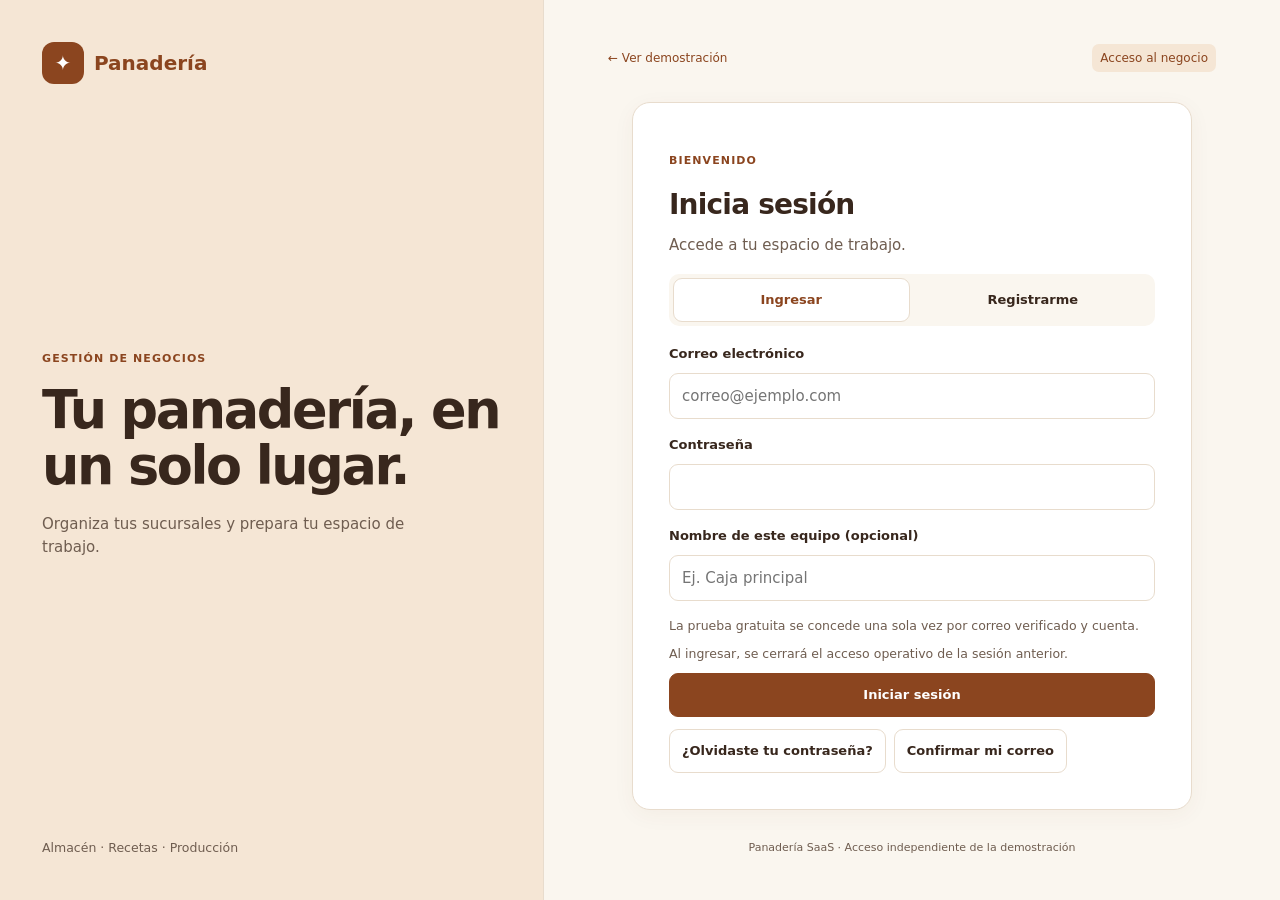
==== access.html @ aabebe66 "feat: acceso unificado con panel privado según rol y MFA" ====
<!doctype html>
<html lang="es"><head><meta charset="utf-8"><meta name="viewport" content="width=device-width,initial-scale=1">
<meta name="referrer" content="no-referrer"><title>Acceso | Panadería</title>
<link rel="stylesheet" href="assets/styles/portal.css"><script src="frontend/config/public-config.js" defer></script><script src="frontend/inventory/inventory-controller.js" defer></script><script src="frontend/recipes-production/production-controller.js" defer></script><script src="frontend/commerce/commerce-controller.js" defer></script>
<script defer src="frontend/commerce/catalog-orders-controller.js"></script><script src="frontend/cash-reports/finance-controller.js" defer></script><script src="frontend/dashboard/workspace-navigation.js" defer></script><script src="frontend/shared/api-client.js" defer></script><script src="frontend/accounts/account-services.js" defer></script><script src="frontend/auth/auth-flow.js" defer></script><script src="frontend/admin/billing-controller.js" defer></script><script src="frontend/admin/admin-controller.js" defer></script><script src="frontend/auth/access-controller.js" defer></script></head>
<body><main class="layout"><section class="brand"><a href="index.html" class="logo"><span class="mark" aria-hidden="true">✦</span> Panadería</a><div><p class="eyebrow">GESTIÓN DE NEGOCIOS</p><h1>Tu panadería, en un solo lugar.</h1><p>Organiza tus sucursales y prepara tu espacio de trabajo.</p></div><small>Almacén · Recetas · Producción</small></section>
<section class="workspace"><div class="top"><a href="index.html">← Ver demostración</a><span class="badge">Acceso al negocio</span></div>
<div class="card" id="portal-card"><p id="status" role="status" aria-live="polite"></p>
<section id="setup" hidden><h2>Conexión pendiente</h2><p>El servicio de autenticación todavía no está configurado. Puedes explorar la demostración sin introducir datos personales.</p><a class="primary link" href="index.html">Abrir demostración</a></section>
<section id="auth" hidden><p class="eyebrow">BIENVENIDO</p><h2 id="auth-title">Inicia sesión</h2><p>Accede a tu espacio de trabajo.</p>
<div class="tabs" aria-label="Acceso"><button type="button" id="login-tab" aria-pressed="true">Ingresar</button><button type="button" id="signup-tab" aria-pressed="false">Registrarme</button></div>
<form id="auth-form"><label for="email">Correo electrónico</label><input id="email" name="email" type="email" autocomplete="email" required maxlength="254" placeholder="correo@ejemplo.com"><label for="password">Contraseña</label><input id="password" name="password" type="password" autocomplete="current-password" required maxlength="128"><label for="device-label" id="device-label-caption">Nombre de este equipo (opcional)</label><input id="device-label" maxlength="80" placeholder="Ej. Caja principal"><small>La prueba gratuita se concede una sola vez por correo verificado y cuenta.</small><small id="session-notice">Al ingresar, se cerrará el acceso operativo de la sesión anterior.</small><button class="primary" id="auth-submit">Iniciar sesión</button></form><section id="auth-flow" hidden aria-live="polite"></section><div class="auth-links"><button type="button" id="forgot-password">¿Olvidaste tu contraseña?</button><button type="button" id="confirm-email">Confirmar mi correo</button></div></section>
<section id="account" hidden><div id="workspace-shell" data-active-route="business"><aside class="saas-sidebar"><a href="index.html" class="logo"><span class="mark" aria-hidden="true"><svg aria-hidden="true" viewBox="0 0 24 24" fill="none" stroke="currentColor" stroke-width="1.7" stroke-linejoin="round" stroke-linecap="round"><path d="M3 9h18L19 4H5z M5 9v11h14V9 M10 20v-6h4v6"/></svg></span> Panadería</a><p class="sidebar-label">ESPACIO DE TRABAJO</p><nav class="saas-nav" aria-label="Módulos"><button type="button" data-nav="home"><svg aria-hidden="true" viewBox="0 0 24 24" fill="none" stroke="currentColor" stroke-width="1.7" stroke-linejoin="round" stroke-linecap="round"><path d="M3 10l9-7 9 7v10H3z M9 20v-6h6v6"/></svg><span>Resumen</span></button><button type="button" data-nav="inventory"><svg aria-hidden="true" viewBox="0 0 24 24" fill="none" stroke="currentColor" stroke-width="1.7" stroke-linejoin="round" stroke-linecap="round"><path d="M3 5h18v15H3z M3 10h18 M9 14h6"/></svg><span>Almacén e insumos</span></button><button type="button" data-nav="production"><svg aria-hidden="true" viewBox="0 0 24 24" fill="none" stroke="currentColor" stroke-width="1.7" stroke-linejoin="round" stroke-linecap="round"><path d="M4 5h16v15H4z M8 3v4 M16 3v4 M8 11h8 M8 15h5"/></svg><span>Recetas y producción</span></button><button type="button" data-nav="purchases"><svg aria-hidden="true" viewBox="0 0 24 24" fill="none" stroke="currentColor" stroke-width="1.7" stroke-linejoin="round" stroke-linecap="round"><path d="M3 6h12v12H3z M15 10h4l2 4v4h-6 M7 18v3 M18 18v3"/></svg><span>Compras</span></button><button type="button" data-nav="sales"><svg aria-hidden="true" viewBox="0 0 24 24" fill="none" stroke="currentColor" stroke-width="1.7" stroke-linejoin="round" stroke-linecap="round"><path d="M3 4h2l3 12h11l2-9H6 M9 20h1 M18 20h1"/></svg><span>Punto de venta</span></button><button type="button" data-nav="catalog"><svg aria-hidden="true" viewBox="0 0 24 24" fill="none" stroke="currentColor" stroke-width="1.7"><path d="M4 4h7v7H4z M13 4h7v7h-7z M4 13h7v7H4z M13 13h7v7h-7z"/></svg><span>Catálogo</span></button><button type="button" data-nav="orders"><svg aria-hidden="true" viewBox="0 0 24 24" fill="none" stroke="currentColor" stroke-width="1.7"><path d="M5 3h14v18H5z M8 7h8 M8 11h8 M8 15h6"/></svg><span>Pedidos y clientes</span></button><button type="button" data-nav="cash"><svg aria-hidden="true" viewBox="0 0 24 24" fill="none" stroke="currentColor" stroke-width="1.7" stroke-linejoin="round" stroke-linecap="round"><path d="M3 5h18v14H3z M3 10h18 M7 15h4"/></svg><span>Caja</span></button><button type="button" data-nav="reports"><svg aria-hidden="true" viewBox="0 0 24 24" fill="none" stroke="currentColor" stroke-width="1.7" stroke-linejoin="round" stroke-linecap="round"><path d="M4 3v17h17 M8 16v-5 M13 16V6 M18 16v-8"/></svg><span>Reportes</span></button><button type="button" data-nav="subscription"><svg aria-hidden="true" viewBox="0 0 24 24" fill="none" stroke="currentColor" stroke-width="1.7" stroke-linejoin="round" stroke-linecap="round"><path d="M4 3h16v18H4z M8 8h8 M8 12h8 M8 16h4"/></svg><span>Mi suscripción</span></button><button type="button" data-nav="business"><svg aria-hidden="true" viewBox="0 0 24 24" fill="none" stroke="currentColor" stroke-width="1.7" stroke-linejoin="round" stroke-linecap="round"><path d="M3 9h18L19 4H5z M5 9v11h14V9 M10 20v-6h4v6"/></svg><span>Mi negocio</span></button></nav><div class="sidebar-bottom"><small>Panadería SaaS</small><a href="admin.html">Administración de plataforma</a></div></aside><div class="saas-main"><header class="saas-header"><div><p class="eyebrow">GESTIÓN DE PANADERÍAS</p><h1 id="workspace-title" tabindex="-1">Mi negocio</h1><p id="workspace-context">Selecciona tu negocio</p></div><div class="saas-user"><small id="account-email"></small><button type="button" id="logout">Salir</button></div></header><div class="route-part" data-route-part="business"><div class="route-card"><h2>Mis panaderías</h2><button type="button" id="reload">Actualizar negocios</button><div id="businesses"></div></div>
<section class="route-card"><h2>Invitaciones recibidas</h2><p>Usa el correo que el administrador invitó. Confírmalo antes de iniciar sesión.</p><div id="received-invitations"></div></section>
<section id="team-area" class="route-card" hidden><h2>Trabajadores autorizados</h2><p>Invitaciones válidas durante 7 días. El administrador comparte la dirección del portal con el trabajador; no se envían correos automáticamente.</p><p id="team-message" role="status"></p><form id="invite-form"><label for="invite-email">Correo del trabajador</label><input id="invite-email" type="email" required maxlength="254"><p>Selecciona los permisos del empleado. Sin permisos seleccionados, no podrá operar módulos del negocio.</p><div id="invite-permissions" class="permission-grid"></div><button class="primary">Invitar trabajador</button></form><h3>Miembros</h3><div id="team-members"></div><h3>Invitaciones enviadas</h3><div id="team-invites"></div></section>
<section class="route-card"><h2>Sesiones y equipos</h2><p>Una sesión operativa simultánea por cuenta. El nombre identifica una sesión, no un equipo físico. Los últimos 30 accesos se muestran aquí.</p><div id="account-sessions"></div></section><form id="onboard" hidden><h3>Crea tu primera panadería</h3><p id="trial-notice" class="notice" role="status"></p><label for="bakery-name">Nombre del negocio</label><input id="bakery-name" required maxlength="120"><label for="branch-name">Primera sucursal</label><input id="branch-name" required maxlength="120" value="Principal"><button class="primary">Crear espacio de trabajo</button></form></div>
<div class="route-part" data-route-part="subscription"><section id="own-subscription" hidden aria-labelledby="own-plan-title"><h3 id="own-plan-title">Mi suscripción</h3><p id="own-plan-status"></p><p id="own-plan-limits"></p><small>Para renovar o cambiar de plan, contacta con la administración. No hay cobros automáticos.</small></section><section class="route-card" id="billing-area" hidden><h2>Renovar suscripción</h2><p>Solo el administrador titular puede comunicar un pago. El superadministrador verificará el abono antes de activar o renovar el plan.</p><p id="billing-message" role="status"></p><form id="billing-form" hidden><label for="billing-price">Plan y período</label><select id="billing-price" required></select><label for="billing-method">Método de pago</label><select id="billing-method" required></select><p id="billing-instructions" class="notice"></p><label for="billing-reference">Número de operación</label><input id="billing-reference" required maxlength="80" minlength="4"><label class="confirmation"><input type="checkbox" id="billing-confirm" required> Confirmo que realicé el pago indicado.</label><button class="primary">Comunicar pago</button></form><h3>Historial de pagos comunicados</h3><div id="billing-history"></div></section><p id="subscription-empty" class="notice">Selecciona una panadería para consultar su plan.</p></div><div id="branch-box" hidden><div class="scope-toolbar"><div><label for="branch">Sucursal activa</label><select id="branch"></select></div><p id="branch-info"></p><form id="branch-create-form" hidden><label for="branch-create-name">Nueva sucursal</label><input id="branch-create-name" required maxlength="120"><button class="primary" type="submit">Crear sucursal</button><small id="branch-create-status" role="status"></small></form></div><section class="route-part overview" data-route-part="home"><div class="welcome-panel"><p class="eyebrow">VISTA GENERAL</p><h2>Tu negocio, bajo control.</h2><p>Consulta los indicadores de tu sucursal y entra directamente a cada operación.</p></div><div class="overview-kpis"><div class="overview-kpi"><span class="overview-icon"><svg aria-hidden="true" viewBox="0 0 24 24" fill="none" stroke="currentColor" stroke-width="1.7" stroke-linejoin="round" stroke-linecap="round"><path d="M4 3v17h17 M8 16v-5 M13 16V6 M18 16v-8"/></svg></span><small>Ventas del período</small><strong id="overview-revenue">—</strong></div><div class="overview-kpi"><span class="overview-icon"><svg aria-hidden="true" viewBox="0 0 24 24" fill="none" stroke="currentColor" stroke-width="1.7" stroke-linejoin="round" stroke-linecap="round"><path d="M3 5h18v15H3z M3 10h18 M9 14h6"/></svg></span><small>Insumos activos</small><strong id="overview-stock">—</strong></div><div class="overview-kpi"><span class="overview-icon"><svg aria-hidden="true" viewBox="0 0 24 24" fill="none" stroke="currentColor" stroke-width="1.7" stroke-linejoin="round" stroke-linecap="round"><path d="M3 5h18v15H3z M3 10h18 M9 14h6"/></svg></span><small>Stock bajo</small><strong id="overview-alert">—</strong></div><div class="overview-kpi"><span class="overview-icon"><svg aria-hidden="true" viewBox="0 0 24 24" fill="none" stroke="currentColor" stroke-width="1.7" stroke-linejoin="round" stroke-linecap="round"><path d="M3 4h2l3 12h11l2-9H6 M9 20h1 M18 20h1"/></svg></span><small>Unidades disponibles</small><strong id="overview-finished">—</strong></div></div><p id="overview-period" class="overview-period"></p><h2 class="section-title">Accesos rápidos</h2><div class="overview-links"><button type="button" data-go="inventory"><svg aria-hidden="true" viewBox="0 0 24 24" fill="none" stroke="currentColor" stroke-width="1.7" stroke-linejoin="round" stroke-linecap="round"><path d="M3 5h18v15H3z M3 10h18 M9 14h6"/></svg><span><strong>Revisar almacén</strong><small>Existencias y movimientos</small></span><span aria-hidden="true">›</span></button><button type="button" data-go="production"><svg aria-hidden="true" viewBox="0 0 24 24" fill="none" stroke="currentColor" stroke-width="1.7" stroke-linejoin="round" stroke-linecap="round"><path d="M4 5h16v15H4z M8 3v4 M16 3v4 M8 11h8 M8 15h5"/></svg><span><strong>Preparar producción</strong><small>Recetas y lotes</small></span><span aria-hidden="true">›</span></button><button type="button" data-go="purchases"><svg aria-hidden="true" viewBox="0 0 24 24" fill="none" stroke="currentColor" stroke-width="1.7" stroke-linejoin="round" stroke-linecap="round"><path d="M3 6h12v12H3z M15 10h4l2 4v4h-6 M7 18v3 M18 18v3"/></svg><span><strong>Registrar compras</strong><small>Proveedores y recepción</small></span><span aria-hidden="true">›</span></button><button type="button" data-go="sales"><svg aria-hidden="true" viewBox="0 0 24 24" fill="none" stroke="currentColor" stroke-width="1.7" stroke-linejoin="round" stroke-linecap="round"><path d="M3 4h2l3 12h11l2-9H6 M9 20h1 M18 20h1"/></svg><span><strong>Ir al punto de venta</strong><small>Productos y ventas</small></span><span aria-hidden="true">›</span></button><button type="button" data-go="cash"><svg aria-hidden="true" viewBox="0 0 24 24" fill="none" stroke="currentColor" stroke-width="1.7" stroke-linejoin="round" stroke-linecap="round"><path d="M3 5h18v14H3z M3 10h18 M7 15h4"/></svg><span><strong>Controlar caja</strong><small>Turnos y arqueo</small></span><span aria-hidden="true">›</span></button><button type="button" data-go="reports"><svg aria-hidden="true" viewBox="0 0 24 24" fill="none" stroke="currentColor" stroke-width="1.7" stroke-linejoin="round" stroke-linecap="round"><path d="M4 3v17h17 M8 16v-5 M13 16V6 M18 16v-8"/></svg><span><strong>Ver reportes</strong><small>Indicadores y tendencias</small></span><span aria-hidden="true">›</span></button></div><p class="notice">Indicadores de las últimas consultas. No se muestran datos de demostración.</p></section>
<section class="route-part" data-route-part="inventory" id="inventory" hidden aria-labelledby="inventory-title">
<div class="inventory-head"><div><p class="eyebrow">OPERACIONES</p><h2 id="inventory-title">Almacén e insumos</h2><p id="inventory-scope"></p></div><button id="inventory-reload" type="button">Actualizar</button></div>
<p id="inventory-message" role="status" aria-live="polite"></p><div id="inventory-content" hidden>
<div class="inventory-kpis"><div><small>Insumos activos</small><strong id="inv-total">0</strong></div><div><small>Stock bajo</small><strong id="inv-low">0</strong></div><div><small>Sin saldo registrado</small><strong id="inv-missing">0</strong></div></div>
<label for="inv-search">Buscar insumo</label><input id="inv-search" type="search" placeholder="Harina, azúcar, levadura…">
<div class="inventory-table"><table><thead><tr><th>Insumo</th><th>Stock total</th><th>Utilizable</th><th>Mínimo</th><th>Costo promedio/base (S/)</th><th>Estado</th></tr></thead><tbody id="inv-rows"></tbody></table></div><p id="inv-count"></p>
<div class="inventory-forms"><form id="ingredient-form" hidden><h3>Registrar insumo</h3><label for="ing-name">Nombre</label><input id="ing-name" required maxlength="120"><label for="ing-unit">Unidad base</label><select id="ing-unit"><option>kg</option><option>L</option><option value="unit">Unidad</option></select><label for="ing-cost">Costo referencial por unidad (S/)</label><input id="ing-cost" type="number" min="0" max="9999999999" step="0.0001" required value="0"><button class="primary">Guardar insumo</button></form>
<form id="movement-form" hidden><h3>Registrar movimiento</h3><label for="mov-item">Insumo</label><select id="mov-item" required></select><label for="mov-direction">Tipo</label><select id="mov-direction"><option value="in">Entrada</option><option value="out">Salida</option></select><label for="mov-measure">Unidad de cantidad</label><select id="mov-measure" required></select><label for="mov-qty">Cantidad</label><input id="mov-qty" type="number" min="0.001" max="99999999999" step="0.001" required><div id="entry-lot"><label for="mov-lot-code">Código de lote (opcional)</label><input id="mov-lot-code" maxlength="80"><label for="mov-expiry">Fecha de vencimiento (opcional)</label><input id="mov-expiry" type="date"></div><label for="mov-reason">Motivo</label><input id="mov-reason" required maxlength="200"><button class="primary">Registrar movimiento</button></form>
<form id="minimum-form" hidden><h3>Configurar stock mínimo</h3><label for="min-item">Insumo</label><select id="min-item" required></select><label for="min-measure">Unidad de cantidad</label><select id="min-measure" required></select><label for="min-qty">Cantidad mínima</label><input id="min-qty" type="number" min="0" max="99999999999" step="0.001" required><button class="primary">Guardar mínimo</button></form></div>
<h3>Lotes de insumos</h3><div class="inventory-kpis"><div><small>Lotes vencidos con saldo</small><strong id="lot-expired">0</strong></div><div><small>Vencen en 7 días</small><strong id="lot-soon">0</strong></div></div><p>Los lotes vencidos no se consumen. Los lotes sin fecha se usan después de los lotes vigentes con fecha.</p><div class="inventory-table"><table><thead><tr><th>Insumo</th><th>Lote</th><th>Saldo</th><th>Vencimiento</th><th>Estado</th></tr></thead><tbody id="lot-rows"></tbody></table></div><form id="waste-form" hidden><h3>Registrar merma de un lote</h3><label for="waste-lot">Lote</label><select id="waste-lot" required></select><label for="waste-measure">Unidad</label><select id="waste-measure" required></select><label for="waste-qty">Cantidad</label><input id="waste-qty" type="number" min="0.001" step="0.001" required><label for="waste-reason">Motivo (vencimiento, daño u otro)</label><input id="waste-reason" required maxlength="200"><button class="primary">Registrar merma</button></form><h3>Traslados y conciliación</h3><div class="inventory-forms"><form id="transfer-form" hidden><h3>Trasladar insumos</h3><p>Origen: sucursal seleccionada. FEFO y vencimiento conservados.</p><label for="transfer-to">Sucursal destino</label><select id="transfer-to" required></select><label for="transfer-item">Insumo</label><select id="transfer-item" required></select><label for="transfer-measure">Unidad</label><select id="transfer-measure" required></select><label for="transfer-qty">Cantidad</label><input id="transfer-qty" type="number" min="0.001" step="0.001" required><label for="transfer-reason">Motivo</label><input id="transfer-reason" required maxlength="150"><button class="primary">Confirmar traslado</button></form><form id="count-form" hidden><h3>Conciliar inventario por lote</h3><label for="count-lot">Lote contado</label><select id="count-lot" required></select><p id="count-expected"></p><label for="count-qty">Cantidad física (unidad base)</label><input id="count-qty" type="number" min="0" step="0.001" required><label for="count-reason">Motivo</label><input id="count-reason" maxlength="150" required><button class="primary">Confirmar conteo</button></form></div><h3>Traslados recientes</h3><div class="inventory-table"><table><thead><tr><th>Fecha</th><th>Insumo</th><th>Origen</th><th>Destino</th><th>Cantidad</th><th>Motivo</th></tr></thead><tbody id="transfer-rows"></tbody></table></div><h3>Conteos recientes</h3><div class="inventory-table"><table><thead><tr><th>Fecha</th><th>Insumo</th><th>Lote</th><th>Registrado</th><th>Físico</th><th>Motivo</th></tr></thead><tbody id="count-rows"></tbody></table></div><h3>Historial de costos de compra</h3><p>Promedio ponderado por existencias de todas las sucursales. Los últimos 30 costos de compra de esta sucursal.</p><div class="inventory-table"><table><thead><tr><th>Fecha</th><th>Insumo</th><th>Cantidad</th><th>Precio compra/base (S/)</th><th>Costo anterior (S/)</th><th>Nuevo promedio (S/)</th></tr></thead><tbody id="cost-rows"></tbody></table></div><h3>Últimos 30 movimientos</h3><div class="inventory-table"><table><thead><tr><th>Fecha</th><th>Insumo</th><th>Tipo</th><th>Cantidad</th><th>Motivo</th></tr></thead><tbody id="mov-rows"></tbody></table></div></div></section>
<section class="route-part" data-route-part="production" id="production-area" hidden aria-labelledby="production-title">
<div class="inventory-head"><div><p class="eyebrow">ELABORACIÓN</p><h2 id="production-title">Recetas y producción</h2><p id="production-scope"></p></div><button type="button" id="production-reload">Actualizar</button></div>
<p id="production-message" role="status" aria-live="polite"></p>
<div id="production-content" hidden>
<div class="inventory-kpis"><div><small>Versiones de recetas</small><strong id="recipe-count">0</strong></div><div><small>Familias de recetas</small><strong id="recipe-usable">0</strong></div><div><small>Lotes recientes</small><strong id="batch-count">0</strong></div></div>
<label for="recipe-select">Receta y versión</label><select id="recipe-select"></select>
<p id="recipe-details"></p>
<div class="production-grid">
<form id="recipe-form" hidden><h3>Nueva versión de receta</h3><p>Usa el mismo nombre para registrar una nueva versión.</p><label for="recipe-name">Nombre</label><input id="recipe-name" maxlength="120" required><label for="recipe-yield">Rendimiento base (unidades)</label><input id="recipe-yield" type="number" min="1" max="1000000" step="1" required value="100">
<div class="recipe-lines" id="recipe-lines"></div><button type="button" id="recipe-add-line">+ Añadir ingrediente</button><button class="primary">Guardar versión</button></form>
<div class="production-preview"><h3>Planificar lote</h3><label for="batch-units">Unidades planificadas (consumo de receta)</label><input id="batch-units" type="number" min="1" max="1000000" step="1" value="100"><label for="batch-actual">Unidades realmente obtenidas</label><input id="batch-actual" type="number" min="1" max="1000000" step="1" value="100"><div class="inventory-forms"><label>Mano de obra (S/)<input id="batch-labor" type="number" min="0" step="0.01" value="0"></label><label>Energía (S/)<input id="batch-energy" type="number" min="0" step="0.01" value="0"></label><label>Otros costos (S/)<input id="batch-other" type="number" min="0" step="0.01" value="0"></label></div><p id="batch-yield-info"></p>
<div class="inventory-table"><table><thead><tr><th>Insumo</th><th>Necesario</th><th>Disponible</th><th>Estado</th></tr></thead><tbody id="batch-preview"></tbody></table></div>
<div class="inventory-kpis"><div><small>Costo estimado del lote</small><strong id="batch-cost">—</strong></div><div><small>Costo por unidad real</small><strong id="batch-unit-cost">—</strong></div></div><p id="batch-ready"></p>
<form id="batch-form" hidden><label class="confirmation"><input type="checkbox" id="batch-confirm" required> Confirmo la producción y el descuento de materias primas.</label><button class="primary">Confirmar lote</button></form>
<small>Incluye insumos y gastos declarados del lote. Solo las unidades realmente obtenidas ingresan al stock terminado. Los gastos no crean egresos de caja automáticos.</small></div></div>
<h3>Últimos 30 lotes</h3><div class="inventory-table"><table><thead><tr><th>Fecha</th><th>Receta</th><th>Plan / real</th><th>Costo total</th><th>Lote</th></tr></thead><tbody id="batch-rows"></tbody></table></div>
</div></section>
<section class="route-part" data-route-part="purchases sales cash catalog orders" id="commerce-area" hidden aria-labelledby="commerce-title">
<div class="inventory-head"><div><p class="eyebrow">COMERCIAL</p><h2 id="commerce-title">Operaciones comerciales</h2><p id="commerce-scope"></p></div><button id="commerce-reload" type="button">Actualizar</button></div>
<p id="commerce-message" role="status" aria-live="polite"></p><div id="commerce-content" hidden>
<div class="route-part" data-route-part="purchases sales"><div class="inventory-kpis"><div><small>Proveedores activos</small><strong id="com-suppliers">0</strong></div><div><small>Unidades disponibles</small><strong id="com-stock">0</strong></div><div><small>Caja</small><strong id="com-shift">—</strong></div></div>
</div><div class="production-grid"><div class="route-part" data-route-part="purchases"><form id="supplier-form" hidden><h3>Nuevo proveedor</h3><label for="supplier-name">Nombre</label><input id="supplier-name" maxlength="120" required><button class="primary">Guardar proveedor</button></form></div>
<div class="route-part" data-route-part="sales catalog"><form id="price-form" hidden><h3>Configurar precio</h3><label for="price-recipe">Receta y versión</label><select id="price-recipe" required></select><label for="price-amount">Precio unitario (S/)</label><input id="price-amount" type="number" min="0.01" max="9999999999.99" step="0.01" required><button class="primary">Guardar precio</button></form></div>
<div class="production-preview route-part" data-route-part="cash"><h3>Caja de la sucursal</h3><p id="com-cash-info"></p><form id="cash-open-form" hidden><label for="cash-opening">Fondo inicial (S/)</label><input id="cash-opening" type="number" min="0" max="999999999.99" step="0.01" required value="0"><button class="primary">Abrir caja</button></form><form id="cash-close-form" hidden><label for="cash-counted">Efectivo contado (S/)</label><input id="cash-counted" type="number" min="0" max="999999999.99" step="0.01" required><label class="confirmation"><input id="cash-confirm" type="checkbox" required> Confirmo el cierre del turno.</label><button class="primary">Cerrar caja</button></form></div></div>
<div class="route-part" data-route-part="sales"><h3>Productos terminados por lote</h3><div class="inventory-table"><table><thead><tr><th>Producto y versión</th><th>Lote</th><th>Disponible</th><th>Precio (S/)</th></tr></thead><tbody id="finished-rows"></tbody></table></div>
</div><div class="production-grid"><div class="route-part" data-route-part="purchases"><form id="purchase-form" hidden><h3>Recepción de compra</h3><p>Ingresa el costo por unidad base (kg, L o unidad), incluso si compras en gramos o mililitros. Las compras actualizan el costo promedio.</p><label for="purchase-supplier">Proveedor</label><select id="purchase-supplier" required></select><div id="purchase-lines" class="recipe-lines"></div><button type="button" id="purchase-add">+ Añadir insumo</button><p id="purchase-total">Total: —</p><label class="confirmation"><input id="purchase-confirm" type="checkbox" required> Confirmo la recepción de materias primas.</label><button class="primary">Registrar compra</button></form></div>
<div class="route-part" data-route-part="sales"><form id="sale-form" hidden><h3>Punto de venta</h3><div class="pos-layout"><div class="pos-selector"><label for="pos-search">Buscar producto o código</label><input id="pos-search" type="search" placeholder="Nombre, categoría o SKU"><div id="pos-products" class="pos-products"></div></div><div class="pos-cart"><h4>Carrito</h4><div id="sale-lines" class="recipe-lines"></div><button type="button" id="sale-add">+ Añadir producto</button><label for="sale-payment">Método de pago</label><select id="sale-payment"><option value="cash">Efectivo</option><option value="wallet">Billetera digital</option><option value="card">Tarjeta</option><option value="transfer">Transferencia</option></select><p id="sale-total">Total: —</p><label class="confirmation"><input id="sale-confirm" type="checkbox" required> Confirmo la venta y el método de pago.</label><button class="primary">Registrar venta</button></div></div></form></div></div>
<section class="route-part route-card" data-route-part="catalog"><h2>Catálogo de productos</h2><p>Una ficha por versión de receta. Los precios se configuran en el formulario de precio.</p><p id="catalog-status" role="status"></p><form id="catalog-form" hidden><label for="catalog-recipe">Receta y versión</label><select id="catalog-recipe"></select><label for="catalog-name">Nombre comercial</label><input id="catalog-name" required maxlength="120"><label for="catalog-category">Categoría</label><input id="catalog-category" required maxlength="80"><label for="catalog-sku">Código / SKU (opcional)</label><input id="catalog-sku" maxlength="40"><label class="confirmation"><input id="catalog-active" type="checkbox" checked> Disponible para venta y encargos</label><button class="primary">Guardar ficha</button></form><label for="catalog-search">Buscar catálogo</label><input id="catalog-search" type="search"><div class="inventory-table"><table><thead><tr><th>Producto</th><th>Categoría</th><th>SKU</th><th>Precio</th><th>Estado</th></tr></thead><tbody id="catalog-rows"></tbody></table></div></section>
<section class="route-part route-card" data-route-part="orders"><h2>Pedidos, encargos y clientes</h2><p>Registra una fecha y productos. Los pedidos no reservan stock; al entregar se verifica la disponibilidad y se genera una venta.</p><p id="order-status" role="status"></p><div class="production-grid"><form id="customer-form" hidden><h3>Nuevo cliente</h3><label for="customer-name">Nombre</label><input id="customer-name" required maxlength="120"><label for="customer-phone">Teléfono (opcional)</label><input id="customer-phone" type="tel" maxlength="40"><label for="customer-notes">Nota (opcional)</label><input id="customer-notes" maxlength="300"><button class="primary">Registrar cliente</button></form><form id="order-form" hidden><h3>Nuevo encargo</h3><label for="order-customer">Cliente</label><select id="order-customer" required></select><label for="order-due">Fecha de entrega</label><input id="order-due" type="date" required><div id="order-lines"></div><button type="button" id="order-add">Añadir producto</button><label for="order-notes">Detalles del encargo</label><input id="order-notes" maxlength="400"><p id="order-total" role="status">—</p><button class="primary">Guardar pedido</button></form></div><h3>Encargos de la sucursal</h3><label for="order-filter">Estado</label><select id="order-filter"><option value="">Todos</option><option value="pending">Pendiente</option><option value="confirmed">Confirmado</option><option value="ready">Listo</option><option value="delivered">Entregado</option><option value="cancelled">Cancelado</option></select><div class="inventory-table"><table><thead><tr><th>Entrega</th><th>Cliente</th><th>Productos</th><th>Total</th><th>Estado</th><th>Detalle</th><th>Acciones</th></tr></thead><tbody id="order-rows"></tbody></table></div><h3>Clientes</h3><label for="customer-search">Buscar cliente</label><input id="customer-search" type="search"><div class="inventory-table"><table><thead><tr><th>Nombre</th><th>Teléfono</th><th>Nota</th></tr></thead><tbody id="customer-rows"></tbody></table></div></section><div class="route-part" data-route-part="purchases"><h3>Últimas 30 compras</h3><div class="inventory-table"><table><thead><tr><th>Fecha</th><th>Proveedor</th><th>Importe</th><th>Registro</th></tr></thead><tbody id="purchase-history"></tbody></table></div>
</div><div class="route-part" data-route-part="sales"><h3>Últimas 30 ventas</h3><div class="inventory-table"><table><thead><tr><th>Fecha</th><th>Pago</th><th>Importe</th><th>Registro</th></tr></thead><tbody id="sale-history"></tbody></table></div></div></div></section>
<section class="route-part" data-route-part="cash reports" id="finance-area" hidden aria-labelledby="finance-title">
<div class="inventory-head"><div><p class="eyebrow">FINANZAS</p><h2 id="finance-title">Finanzas</h2><p id="finance-scope"></p></div><button type="button" id="finance-reload">Actualizar</button></div>
<p id="finance-message" role="status" aria-live="polite"></p><div id="finance-content" hidden>
<div class="route-part" data-route-part="cash"><h3>Turno actual</h3><p id="fin-shift-status"></p>
<div class="inventory-kpis finance-kpis">
<div><small>Fondo inicial</small><strong id="fin-opening">—</strong></div><div><small>Ventas efectivo</small><strong id="fin-cash-sales">—</strong></div><div><small>Ventas digitales</small><strong id="fin-digital">—</strong></div><div><small>Ingresos manuales</small><strong id="fin-in">—</strong></div><div><small>Egresos manuales</small><strong id="fin-out">—</strong></div><div><small>Efectivo esperado</small><strong id="fin-expected">—</strong></div></div>
<form id="cash-entry-form" class="finance-form" hidden><h3>Movimiento manual de efectivo</h3><label for="fin-direction">Tipo de movimiento</label><select id="fin-direction"><option value="in">Ingreso</option><option value="out">Egreso</option></select><label for="fin-amount">Importe (S/)</label><input id="fin-amount" type="number" min="0.01" max="999999999.99" step="0.01" required><label for="fin-reason">Motivo</label><input id="fin-reason" maxlength="200" required><label class="confirmation"><input type="checkbox" id="fin-confirm" required> Confirmo el movimiento de efectivo.</label><button class="primary">Registrar movimiento</button></form>
<h3>Últimos 30 turnos</h3><div class="inventory-table"><table><thead><tr><th>Apertura</th><th>Cierre</th><th>Esperado</th><th>Contado</th><th>Diferencia</th></tr></thead><tbody id="fin-shifts"></tbody></table></div>
<label for="fin-shift-select">Consultar movimientos del turno</label><select id="fin-shift-select"></select><div class="inventory-table"><table><thead><tr><th>Fecha</th><th>Tipo</th><th>Importe</th><th>Motivo</th></tr></thead><tbody id="fin-entries"></tbody></table></div><small>Últimos 30 movimientos manuales del turno seleccionado.</small>
</div><div class="route-part" data-route-part="reports"><div class="inventory-head finance-report-head"><div><h3>Reporte de operaciones</h3><p id="fin-range"></p></div><div><label for="fin-period">Período</label><select id="fin-period"><option value="7">7 días</option><option value="30" selected>30 días</option><option value="90">90 días</option></select></div></div>
<div class="inventory-kpis finance-kpis"><div><small>Ventas</small><strong id="fin-revenue">—</strong></div><div><small>Unidades vendidas</small><strong id="fin-units">—</strong></div><div><small>Compras recibidas</small><strong id="fin-purchases">—</strong></div><div><small>Costo ref. insumos vendidos</small><strong id="fin-cost">—</strong></div><div><small>Margen ref. sobre insumos</small><strong id="fin-margin">—</strong></div><div><small>Costo de producción vendido</small><strong id="fin-production-cost">—</strong></div><div><small>Margen con gastos declarados</small><strong id="fin-production-margin">—</strong></div><div><small>Operaciones de venta</small><strong id="fin-sales-count">—</strong></div></div>
<p class="notice">Margen referencial, no utilidad neta. Las compras recibidas no equivalen a pagos. El margen de producción incluye solo los gastos declarados de cada lote; no equivale a utilidad neta, tributos ni pérdidas totales.</p>
<h3>Ventas diarias</h3><div id="fin-chart" class="finance-chart" aria-label="Gráfico de ventas diarias"></div>
<div class="inventory-table"><table><thead><tr><th>Fecha</th><th>Ventas</th><th>Unidades</th><th>Compras</th><th>Margen ref.</th></tr></thead><tbody id="fin-days"></tbody></table></div></div>
</div></section></div></div></div></section></div><div id="platform-workspace" class="admin-layout" hidden></div><template id="platform-workspace-template"><section class="card" id="admin-panel" hidden aria-labelledby="admin-title"><div class="admin-toolbar"><div><p class="eyebrow">GESTIÓN SAAS</p><h1 id="admin-title">Panaderías y suscripciones</h1><p id="admin-user"></p></div><div><button id="admin-reload" type="button">Actualizar</button> <button id="admin-logout" type="button">Salir</button></div></div>
<p id="admin-message" role="status" aria-live="polite"></p><div id="admin-data" hidden><div class="inventory-kpis admin-kpis"><div><small>Clientes</small><strong id="adm-total">0</strong></div><div><small>Activos</small><strong id="adm-active">0</strong></div><div><small>En prueba</small><strong id="adm-trial">0</strong></div><div><small>Vencidos</small><strong id="adm-expired">0</strong></div><div><small>Suspendidos / cancelados</small><strong id="adm-inactive">0</strong></div></div>
<h2>Planes disponibles</h2><div id="admin-plans" class="admin-plan-grid"></div><p>Planes sin precio definitivo. La renovación es manual.</p>
<h2>Clientes</h2><div class="admin-filters"><div><label for="admin-search">Buscar por nombre</label><input id="admin-search" type="search" placeholder="Panadería…"></div><div><label for="admin-state">Estado</label><select id="admin-state"><option value="">Todos</option><option value="active">Activo</option><option value="trial">En prueba</option><option value="expired">Vencido</option><option value="suspended">Suspendido</option><option value="cancelled">Cancelado</option></select></div><div><label for="admin-plan-filter">Plan</label><select id="admin-plan-filter"></select></div></div>
<div class="inventory-table"><table><thead><tr><th>Panadería</th><th>Plan</th><th>Estado</th><th>Vigencia (Perú)</th><th>Sucursales</th><th>Miembros</th><th>Acción</th></tr></thead><tbody id="admin-rows"></tbody></table></div><p id="admin-count"></p>
<section id="admin-editor" class="admin-editor" hidden><h3 id="admin-edit-title"></h3><p id="admin-edit-current"></p><form id="admin-edit-form"><label for="admin-edit-plan">Plan</label><select id="admin-edit-plan" required></select><label for="admin-edit-status">Estado</label><select id="admin-edit-status"><option value="trial">En prueba</option><option value="active">Activo</option><option value="suspended">Suspendido</option><option value="cancelled">Cancelado</option></select><label for="admin-edit-date">Nueva fecha de vencimiento (opcional)</label><input id="admin-edit-date" type="date"><small>Si se deja vacía, se conserva la fecha actual. Nueva fecha: hasta el final de ese día en Perú.</small><p id="admin-edit-warning"></p><label class="confirmation"><input id="admin-confirm" type="checkbox" required> Confirmo el cambio de suscripción.</label><button class="primary">Guardar cambios</button><button id="admin-cancel" type="button">Cancelar</button></form></section>
<section id="admin-billing"><h2>Configuración de cobros</h2><p>Los precios y destinos de pago no están habilitados inicialmente. Verifica que las instrucciones correspondan a tu cuenta comercial antes de publicarlas.</p><p id="admin-billing-message" role="status"></p>
<div class="admin-plan-grid"><form id="price-setting"><label for="price-plan">Plan</label><select id="price-plan"><option value="starter">Inicial</option><option value="growth">Crecimiento</option><option value="business">Empresa</option></select><label for="price-period">Período</label><select id="price-period"><option value="month">Mensual</option><option value="year">Anual</option></select><label for="price-value">Precio en soles</label><input id="price-value" type="number" step="0.01" min="0.01" max="9999999999.99" required><label class="confirmation"><input type="checkbox" id="price-enabled"> Publicar precio</label><button class="primary">Guardar precio</button></form>
<form id="method-setting"><label for="method-type">Medio</label><select id="method-type"><option value="yape">Yape</option><option value="plin">Plin</option><option value="transfer">Transferencia</option></select><label for="method-instructions">Instrucciones y cuenta receptora</label><input id="method-instructions" maxlength="500" required><label class="confirmation"><input type="checkbox" id="method-enabled"> Habilitar medio</label><button class="primary">Guardar medio</button></form></div>
<h3>Precios y medios configurados</h3><div id="admin-billing-options"></div><h2>Pagos por verificar</h2><p>Comprueba cada ingreso en la cuenta receptora. Una referencia por sí sola no demuestra un pago.</p><div id="admin-payments"></div></section><small>Los cambios quedan auditados en el servidor. Esta pantalla no procesa cobros ni permite acceder a inventarios o ventas de los clientes.</small></div></section></template><small class="footer">Panadería SaaS · Acceso independiente de la demostración</small></section></main></body></html>
---- assets/styles/portal.css ----
:root{color-scheme:light;--bg:#FAF6EF;--paper:#FFFFFF;--ink:#38271D;--muted:#6F5D50;--line:#E8DCCD;--brand:#8B451F;--tint:#F5E6D5;--accent:#C58B43}*{box-sizing:border-box}body{margin:0;background:var(--bg);color:var(--ink);font:15px/1.5 system-ui,sans-serif}a{color:var(--brand);text-decoration:none}a:hover{text-decoration:underline}.layout{min-height:100vh;display:grid;grid-template-columns:minmax(260px, .85fr) minmax(0,1.15fr)}.brand{padding:42px;display:flex;flex-direction:column;justify-content:space-between;gap:42px;background:var(--tint);border-right:1px solid var(--line)}.logo{display:flex;gap:10px;align-items:center;font-size:20px;font-weight:800}.mark{display:grid;place-items:center;width:42px;height:42px;background:var(--brand);color:white;border-radius:12px}.brand h1{font-size:clamp(32px,4.1vw,60px);line-height:1.08;letter-spacing:-.045em;max-width:480px;margin:0 0 18px}.brand p{max-width:390px}.eyebrow{color:var(--brand);font-size:11px;font-weight:800;letter-spacing:.1em}.workspace{padding:26px clamp(18px,5vw,70px);display:flex;flex-direction:column;gap:30px;justify-content:center}.top{display:flex;justify-content:space-between;align-items:center;gap:10px;font-size:12px}.badge{background:var(--tint);padding:5px 8px;border-radius:7px;color:var(--brand)}.card{width:100%;max-width:560px;align-self:center;background:var(--paper);border:1px solid var(--line);border-radius:18px;padding:clamp(20px,4vw,36px);box-shadow:0 5px 22px #62401e0c}h2{font-size:28px;letter-spacing:-.8px;margin:0 0 8px}h3{font-size:17px;margin:18px 0 10px}p,small{color:var(--muted)}p{margin:0 0 14px}form{display:grid;gap:9px}label{font-size:13px;font-weight:650}input,select,button,.link{font:inherit;border:1px solid var(--line);border-radius:9px;padding:11px 12px;min-height:44px;background:white;color:var(--ink)}input,select{width:100%;margin-bottom:7px}button,.link{cursor:pointer;font-weight:650;font-size:13px}button:hover{border-color:var(--brand)}button:disabled{opacity:.6;cursor:wait}.primary{background:var(--brand);color:white;border-color:var(--brand);text-align:center}.link{display:inline-block;margin-top:10px}.tabs{display:grid;grid-template-columns:1fr 1fr;gap:5px;background:var(--bg);padding:4px;border-radius:10px;margin:18px 0}.tabs button{background:transparent;border-color:transparent}.tabs button[aria-pressed=true]{background:white;border-color:var(--line);color:var(--brand)}.account-head{display:flex;align-items:flex-start;justify-content:space-between;gap:10px;overflow-wrap:anywhere}.business{width:100%;display:block;text-align:left;margin-top:8px}.business[aria-pressed=true]{background:var(--tint);border-color:var(--brand)}#branch-box{margin-top:20px}.notice,#status:not(:empty){background:var(--bg);border:1px solid var(--line);border-radius:9px;padding:12px;font-size:13px}.footer{text-align:center;font-size:11px} [hidden]{display:none!important}:focus-visible{outline:2px solid var(--brand);outline-offset:3px}@media(max-width:760px){.layout{grid-template-columns:1fr}.brand{padding:22px;gap:20px;border-right:0;border-bottom:1px solid var(--line)}.brand h1{font-size:32px}.brand small{display:none}.workspace{padding:20px 14px;gap:18px}.card{padding:20px}}
/* Authenticated inventory: light-only, warm bakery palette */
body:has(#account:not([hidden])) .layout{grid-template-columns:1fr}body:has(#account:not([hidden])) .brand{display:none}body:has(#account:not([hidden])) .workspace{max-width:1300px;width:100%;margin:auto;justify-content:flex-start;min-height:100vh;padding:24px}body:has(#account:not([hidden])) .card{max-width:none}.inventory-head{display:flex;align-items:flex-start;justify-content:space-between;gap:12px}.inventory-head h2{font-size:24px}.inventory-kpis{display:grid;grid-template-columns:repeat(3,minmax(0,1fr));gap:12px;margin:12px 0 20px}.inventory-kpis>div,.inventory-forms form{background:#FCF8F2;border:1px solid var(--line);border-radius:12px;padding:14px}.inventory-kpis strong{display:block;font-size:24px;color:var(--brand);font-variant-numeric:tabular-nums}.inventory-table{overflow:auto;border:1px solid var(--line);border-radius:10px;margin:8px 0}.inventory-table table{width:100%;border-collapse:collapse;white-space:nowrap;text-align:left;font-size:13px;font-variant-numeric:tabular-nums}.inventory-table th,.inventory-table td{padding:10px 12px;border-bottom:1px solid var(--line)}.inventory-table th{background:#FCF8F2;color:var(--muted);font-size:11px}.inventory-table tr:last-child td{border-bottom:0}.inventory-table tbody tr:hover{background:#FAF6EF}.inventory-table td[data-low="true"]{color:#844508;font-weight:700}.inventory-forms{display:grid;grid-template-columns:repeat(auto-fit,minmax(min(240px,100%),1fr));gap:12px;margin-top:18px}.inventory-forms h3{margin:0 0 6px}.inventory-forms button{align-self:end}.inventory-head p,.inventory-kpis small,#inv-count{font-size:12px}#inventory{border-top:1px solid var(--line);padding-top:24px;margin-top:22px}#inventory-message:not(:empty){background:#F5E6D5;color:var(--ink);padding:10px;border-radius:8px}#inv-search{max-width:360px}#inventory-content>h3{margin-top:24px}@media(max-width:600px){body:has(#account:not([hidden])) .workspace{padding:14px}.inventory-kpis{grid-template-columns:1fr;gap:6px}.inventory-kpis>div{display:flex;justify-content:space-between;align-items:center}.inventory-head{flex-wrap:wrap}.inventory-forms{grid-template-columns:1fr}}

#production-area{border-top:1px solid var(--line);padding-top:24px;margin-top:24px}.production-grid{display:grid;grid-template-columns:repeat(auto-fit,minmax(min(100%,320px),1fr));gap:14px}.production-grid>form,.production-preview{background:#FCF8F2;border:1px solid var(--line);border-radius:12px;padding:16px;min-width:0}.production-grid h3{margin:0 0 10px}.recipe-lines{display:grid;gap:8px}.recipe-line{display:grid;grid-template-columns:minmax(0,1fr) minmax(75px,.5fr) auto;gap:6px;align-items:end}.recipe-line label{min-width:0}.recipe-line select,.recipe-line input{margin-bottom:0}.recipe-line button{padding:8px;min-width:42px}.production-preview .inventory-kpis{grid-template-columns:repeat(2,minmax(0,1fr));gap:8px}.production-preview .inventory-kpis strong{font-size:18px}.confirmation{display:flex;align-items:center;gap:8px;margin:8px 0}.confirmation input{width:auto;min-height:0;margin:0}#production-message:not(:empty){background:#F5E6D5;padding:10px;border-radius:8px}#production-content>h3{margin-top:24px}#batch-ready[data-ready="false"]{color:#844508;font-weight:650}@media(max-width:450px){.recipe-line{grid-template-columns:1fr auto}.recipe-line label:first-child{grid-column:1/-1}.production-grid>form,.production-preview{padding:12px}.production-preview .inventory-kpis>div{display:block}}

#commerce-area{border-top:1px solid var(--line);padding-top:24px;margin-top:24px}#commerce-message:not(:empty){padding:10px;border-radius:8px;background:#F5E6D5}#commerce-content>h3{margin-top:24px}.commerce-line{display:grid;grid-template-columns:minmax(0,1fr) minmax(70px,.5fr) auto;gap:6px;align-items:end}.commerce-line.purchase-line{grid-template-columns:minmax(0,1fr) minmax(70px,.45fr) minmax(75px,.5fr) auto}.commerce-line label{min-width:0}.commerce-line input,.commerce-line select{margin:0}.commerce-line button{padding:8px}.commerce-line small{grid-column:1/-1}#sale-total,#purchase-total{font-weight:750;color:var(--brand)}@media(max-width:650px){.commerce-line,.commerce-line.purchase-line{grid-template-columns:1fr 1fr auto}.commerce-line label:first-child{grid-column:1/-1}}

#finance-area{border-top:1px solid var(--line);padding-top:24px;margin-top:24px}#finance-message:not(:empty){background:#F5E6D5;padding:10px;border-radius:8px}.finance-kpis{grid-template-columns:repeat(3,minmax(0,1fr))}.finance-kpis strong{font-size:20px;overflow-wrap:anywhere}.finance-form{background:#FCF8F2;border:1px solid var(--line);border-radius:12px;padding:16px;max-width:520px}.finance-form h3{margin:0}.finance-report-head{margin-top:26px}.finance-report-head h3{margin:0}.finance-chart{max-height:330px;overflow:auto;padding:12px;border:1px solid var(--line);border-radius:10px;display:grid;gap:8px}.fin-bar-row{display:grid;grid-template-columns:90px 1fr minmax(85px,auto);align-items:center;gap:8px;font-size:12px}.fin-bar-track{height:12px;background:#F5E6D5;border-radius:6px;overflow:hidden}.fin-bar{height:100%;background:var(--brand);border-radius:6px}.fin-bar-value{text-align:right;font-variant-numeric:tabular-nums}@media(max-width:650px){.finance-kpis{grid-template-columns:1fr 1fr}.finance-kpis>div{display:block}.finance-kpis strong{font-size:16px}.fin-bar-row{grid-template-columns:65px 1fr minmax(65px,auto)}}
#own-subscription{background:#FCF8F2;border:1px solid var(--line);border-radius:12px;padding:14px;margin:16px 0}#own-subscription h3{margin:0 0 8px}#own-subscription p{margin:5px 0}.admin-layout{max-width:1180px;margin:auto;padding:22px}.admin-layout .card{max-width:none;margin:24px auto}.admin-layout .admin-login-card{max-width:460px}.admin-toolbar{display:flex;align-items:center;justify-content:space-between;gap:12px;flex-wrap:wrap}.admin-filters{display:grid;grid-template-columns:2fr 1fr 1fr;gap:10px;margin:16px 0}.admin-kpis{grid-template-columns:repeat(5,minmax(0,1fr))}.admin-kpis strong{font-size:24px}.admin-editor{margin-top:20px;background:#FCF8F2;border:1px solid var(--line);padding:18px;border-radius:12px}.admin-editor form{max-width:600px}.admin-editor h3{margin:0 0 8px}.admin-plan-grid{display:grid;grid-template-columns:repeat(3,minmax(0,1fr));gap:10px}.admin-plan-grid>div{border:1px solid var(--line);padding:12px;border-radius:10px}.admin-layout td button{min-height:36px;padding:6px 10px}.admin-layout td[data-state="expired"],.admin-layout td[data-state="suspended"],.admin-layout td[data-state="cancelled"]{color:#844508;font-weight:700}.admin-layout .top{flex-wrap:wrap}.admin-layout #admin-message:not(:empty){background:#F5E6D5;padding:10px;border-radius:8px}@media(max-width:700px){.admin-layout{padding:12px}.admin-filters,.admin-plan-grid{grid-template-columns:1fr}.admin-kpis{grid-template-columns:1fr 1fr}.admin-kpis>div{display:block}.admin-layout .card{padding:14px}}

/* Phase 8: light authenticated workspace */
body:has(#account:not([hidden])) .workspace{max-width:none;padding:0;gap:0;min-height:100vh}body:has(#account:not([hidden])) .workspace>.top,body:has(#account:not([hidden])) .workspace>.footer{display:none}body:has(#account:not([hidden])) .workspace>.card{border:0;border-radius:0;background:transparent;box-shadow:none;padding:0;width:100%}body:has(#account:not([hidden])) #status:not(:empty){margin:12px 18px}
#workspace-shell{display:grid;grid-template-columns:224px minmax(0,1fr);min-height:100vh}.saas-sidebar{position:sticky;top:0;align-self:start;height:100vh;overflow-y:auto;display:flex;flex-direction:column;gap:14px;padding:20px 12px;background:var(--paper);border-right:1px solid var(--line)}.saas-sidebar .logo{font-size:19px;padding:0 8px}.saas-sidebar .mark svg{width:25px;height:25px}.sidebar-label{font-size:10px;letter-spacing:.08em;font-weight:750;margin:12px 8px 0}.saas-nav{display:grid;gap:4px}.saas-nav button{display:flex;align-items:center;gap:10px;border:0;text-align:left;min-height:42px;padding:9px 12px;background:transparent;color:var(--muted);white-space:nowrap}.saas-nav svg,.overview-links svg{width:20px;height:20px;flex:none}.saas-nav button:hover{background:#FCF8F2}.saas-nav button[aria-current="page"]{background:var(--tint);color:var(--brand);box-shadow:inset 3px 0 var(--brand)}.saas-nav button:disabled{cursor:not-allowed;opacity:.4}.sidebar-bottom{margin-top:auto;display:grid;gap:8px;padding:12px 8px;border-top:1px solid var(--line);font-size:12px}
.saas-main{min-width:0;max-width:1480px;width:100%;padding:24px 30px;margin:0 auto}.saas-header{display:flex;justify-content:space-between;align-items:center;gap:16px;border-bottom:1px solid var(--line);padding-bottom:16px}.saas-header h1{font-size:27px;letter-spacing:-.8px;margin:0}.saas-header p{margin:2px 0}.saas-user{display:flex;gap:12px;align-items:center;min-width:0}.saas-user small{overflow-wrap:anywhere}.scope-toolbar{display:flex;gap:14px;align-items:end;background:var(--paper);border:1px solid var(--line);padding:10px 14px;border-radius:10px;margin-bottom:18px}.scope-toolbar>div{min-width:180px;max-width:320px}.scope-toolbar select{margin:0;min-height:38px;padding:8px}.scope-toolbar p{font-size:12px;margin:0 0 8px}
.route-off{display:none!important}.route-card,#workspace-shell #inventory,#workspace-shell #production-area,#workspace-shell #commerce-area,#workspace-shell #finance-area{background:var(--paper);border:1px solid var(--line);border-radius:14px;padding:20px;margin:18px 0;min-width:0}.route-card #businesses{display:grid;grid-template-columns:repeat(auto-fit,minmax(min(100%,220px),1fr));gap:8px}.route-card .business{margin:0}.saas-main #onboard{background:var(--paper);padding:20px;border-radius:14px;border:1px solid var(--line);margin-top:16px;max-width:520px}.saas-main .inventory-head h2{font-size:20px}.saas-main .inventory-kpis{margin-top:10px}.saas-main .inventory-kpis>div{background:#FCF8F2}.saas-main .production-grid{grid-template-columns:repeat(auto-fit,minmax(min(100%,340px),1fr))}.saas-main .production-grid>.route-part>form{background:#FCF8F2;border:1px solid var(--line);border-radius:12px;padding:16px}.saas-main .production-grid>.route-part:has(>form[hidden]){display:none}.saas-main .production-grid:has(>.route-part):not(:has(>.route-part:not(.route-off)>form:not([hidden]))):not(:has(>.production-preview:not(.route-off))){display:none}
.welcome-panel{background:linear-gradient(115deg,#F5E6D5,#FCF8F2);border:1px solid var(--line);border-radius:14px;padding:24px}.welcome-panel h2{font-size:25px;margin:0 0 6px}.welcome-panel p:last-child{margin:0}.overview-kpis{display:grid;grid-template-columns:repeat(4,minmax(0,1fr));gap:12px;margin:18px 0 8px}.overview-kpi{background:white;border:1px solid var(--line);border-radius:12px;padding:14px;display:grid;gap:8px;min-width:0}.overview-kpi strong{font-size:22px;overflow-wrap:anywhere}.overview-icon{width:34px;height:34px;display:grid;place-items:center;border-radius:9px;background:var(--tint);color:var(--brand)}.overview-icon svg{width:20px;height:20px}.overview-period{font-size:12px}.overview-links{display:grid;grid-template-columns:repeat(3,minmax(0,1fr));gap:10px;margin-bottom:18px}.overview-links button{display:flex;align-items:center;gap:12px;text-align:left;min-width:0;padding:14px}.overview-links button>span:nth-child(2){display:grid;flex:1;min-width:0;white-space:normal}.overview-links button small{font-size:11px;font-weight:400}.overview-links svg{color:var(--brand)}.section-title{font-size:18px;margin:20px 0 10px}.saas-main .inventory-table{max-width:100%}.saas-main #own-subscription{background:var(--paper);padding:20px}.saas-main .inventory-head p{margin:4px 0}.admin-layout{max-width:1340px}.admin-layout .admin-toolbar h1{font-size:25px;letter-spacing:-.6px}
@media(max-width:1100px){.overview-kpis{grid-template-columns:repeat(2,minmax(0,1fr))}.overview-links{grid-template-columns:repeat(2,minmax(0,1fr))}.saas-main{padding:20px}}
@media(max-width:760px){#workspace-shell{grid-template-columns:minmax(0,1fr)}.saas-sidebar{position:sticky;z-index:5;top:0;height:auto;padding:8px 12px;gap:8px;border-right:0;border-bottom:1px solid var(--line)}.saas-sidebar .logo{font-size:17px;padding:0}.saas-sidebar .mark{width:30px;height:30px}.saas-sidebar .mark svg{width:20px;height:20px}.sidebar-label,.sidebar-bottom{display:none}.saas-nav{display:flex;overflow-x:auto;scrollbar-width:thin;gap:4px;padding-bottom:3px}.saas-nav button{flex:none;min-height:44px;padding:8px 10px}.saas-nav button[aria-current="page"]{box-shadow:inset 0 -3px var(--brand)}.saas-nav svg{width:17px;height:17px}.saas-main{padding:14px;min-width:0}.saas-header{align-items:flex-start;flex-wrap:wrap}.saas-header h1{font-size:23px}.saas-user{width:100%;justify-content:space-between}.scope-toolbar{flex-wrap:wrap;gap:6px}.scope-toolbar>div{width:100%;max-width:none;min-width:0}.scope-toolbar p{margin:0}.overview-kpis{gap:8px}.overview-kpi{padding:12px}.overview-kpi strong{font-size:18px}.overview-links{grid-template-columns:1fr}.welcome-panel{padding:16px}.welcome-panel h2{font-size:21px}.route-card,#workspace-shell #inventory,#workspace-shell #production-area,#workspace-shell #commerce-area,#workspace-shell #finance-area{padding:14px}.saas-main .inventory-head h2{font-size:18px}}
@media(prefers-reduced-motion:reduce){*{scroll-behavior:auto!important;transition:none!important}}

.service-row{display:flex;align-items:center;gap:12px;justify-content:space-between;border-bottom:1px solid var(--line);padding:12px 0;flex-wrap:wrap}.service-row>div{flex:1;min-width:160px;overflow-wrap:anywhere;display:grid;gap:4px}.service-row small{display:block}.service-row form{flex:1;min-width:220px}.service-row:last-child{border-bottom:0}#admin-billing{margin:24px 0;padding-top:18px;border-top:1px solid var(--line)}#admin-billing .admin-plan-grid{grid-template-columns:repeat(auto-fit,minmax(min(100%,280px),1fr))}#admin-billing form{padding:12px;background:#FCF8F2;border-radius:10px;border:1px solid var(--line)}

.auth-links{display:flex;flex-wrap:wrap;gap:8px;margin-top:12px}.auth-secret{display:block;background:#FAF6EF;padding:12px;overflow-wrap:anywhere;margin:12px 0;border:1px solid var(--line);border-radius:8px;user-select:all}#auth-flow,#admin-auth-flow{margin:14px 0}#auth-flow>button,#admin-auth-flow>button{margin:6px 6px 6px 0}#auth-flow label,#admin-auth-flow label{display:block}

.recipe-line{grid-template-columns:minmax(0,2fr) minmax(0,1fr) minmax(0,1fr) auto}.commerce-line.purchase-line{grid-template-columns:minmax(0,2fr) minmax(0,1fr) minmax(0,1fr) minmax(0,1fr) auto}@media(max-width:760px){.recipe-line,.commerce-line.purchase-line{grid-template-columns:repeat(2,minmax(0,1fr))}}

.commerce-line.purchase-line{grid-template-columns:repeat(3,minmax(0,1fr))}.commerce-line.purchase-line button{justify-self:start}#waste-form{max-width:560px;margin:16px 0}#entry-lot[hidden]{display:none}@media(max-width:760px){.commerce-line.purchase-line{grid-template-columns:repeat(2,minmax(0,1fr))}}

.permission-grid{display:grid;grid-template-columns:repeat(auto-fit,minmax(145px,1fr));gap:6px 12px}.permission-grid .confirmation{display:flex;align-items:center;gap:8px;font-size:.9rem;margin:0}.permission-grid input[type=checkbox]{width:auto;flex:none}.permission-editor{border:1px solid var(--line);border-radius:10px;padding:12px;margin:0 0 14px}.permission-editor button{margin-top:10px}
[data-nav][hidden]{display:none!important}

#branch-create-form{display:flex;flex-wrap:wrap;align-items:end;gap:8px}#branch-create-form[hidden]{display:none}#branch-create-form input{width:min(230px,100%)}#branch-create-form small{flex-basis:100%}

/* Compact light-theme storefront and cart. */
.pos-layout{display:grid;grid-template-columns:minmax(0,1.4fr) minmax(260px,1fr);gap:16px;align-items:start}
.pos-products{display:grid;grid-template-columns:repeat(auto-fit,minmax(145px,1fr));gap:10px;margin:12px 0;max-height:440px;overflow:auto;padding:2px}
.pos-product{display:flex!important;flex-direction:column;align-items:flex-start!important;gap:8px;min-height:105px;background:#fff!important;text-align:left;border:1px solid #e4d6c5!important;padding:14px!important;border-radius:12px!important}
.pos-product:hover:not(:disabled){border-color:#8B451F!important;background:#fff8ef!important}
.pos-product small{color:#6F5D50;font-size:.78rem}.pos-product b{color:#8B451F;font-size:1.12rem;margin-top:auto}
.pos-cart{background:#fcf8f2;border:1px solid #e8dccd;border-radius:14px;padding:16px}
.pos-cart .commerce-line{grid-template-columns:minmax(0,1fr) 75px auto}
.pos-cart #sale-total{font-size:1.3rem;font-weight:700;color:#8B451F}
.order-line{display:grid;grid-template-columns:minmax(0,1fr) 75px auto;gap:8px;margin:8px 0}
#order-rows td:last-child{min-width:155px}#order-rows td:last-child button,#order-rows td:last-child select{margin:3px 0;width:100%;white-space:normal}
@media(max-width:800px){.pos-layout{grid-template-columns:1fr}.pos-products{max-height:330px}.pos-cart .commerce-line{grid-template-columns:minmax(0,1fr) 65px auto}}

/* Private platform workspace uses the same session and full-width layout. */
body:has(#platform-workspace:not([hidden])) .layout{grid-template-columns:1fr}
body:has(#platform-workspace:not([hidden])) .brand,body:has(#platform-workspace:not([hidden])) .workspace>.top,body:has(#platform-workspace:not([hidden])) .workspace>.footer{display:none}
body:has(#platform-workspace:not([hidden])) .workspace{max-width:none;width:100%;padding:0;gap:0;justify-content:flex-start;min-height:100vh}
#platform-workspace{width:100%;min-width:0}
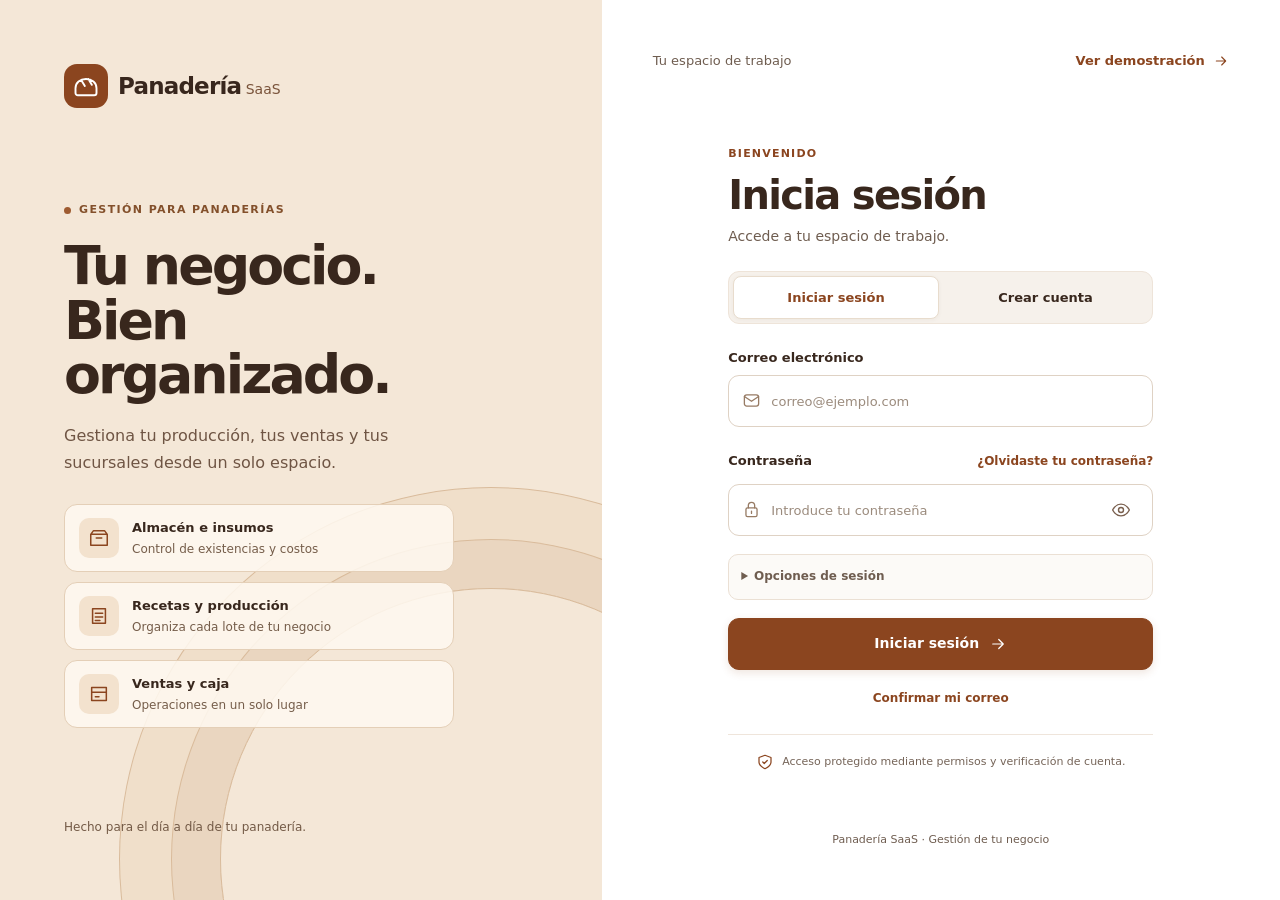
==== commit 5f030bea: "feat: rediseño profesional y adaptable del acceso unificado" ====
--- a/access.html
+++ b/access.html
@@ -3,14 +3,28 @@
 <meta name="referrer" content="no-referrer"><title>Acceso | Panadería</title>
 <link rel="stylesheet" href="assets/styles/portal.css"><script src="frontend/config/public-config.js" defer></script><script src="frontend/inventory/inventory-controller.js" defer></script><script src="frontend/recipes-production/production-controller.js" defer></script><script src="frontend/commerce/commerce-controller.js" defer></script>
 <script defer src="frontend/commerce/catalog-orders-controller.js"></script><script src="frontend/cash-reports/finance-controller.js" defer></script><script src="frontend/dashboard/workspace-navigation.js" defer></script><script src="frontend/shared/api-client.js" defer></script><script src="frontend/accounts/account-services.js" defer></script><script src="frontend/auth/auth-flow.js" defer></script><script src="frontend/admin/billing-controller.js" defer></script><script src="frontend/admin/admin-controller.js" defer></script><script src="frontend/auth/access-controller.js" defer></script></head>
-<body><main class="layout"><section class="brand"><a href="index.html" class="logo"><span class="mark" aria-hidden="true">✦</span> Panadería</a><div><p class="eyebrow">GESTIÓN DE NEGOCIOS</p><h1>Tu panadería, en un solo lugar.</h1><p>Organiza tus sucursales y prepara tu espacio de trabajo.</p></div><small>Almacén · Recetas · Producción</small></section>
-<section class="workspace"><div class="top"><a href="index.html">← Ver demostración</a><span class="badge">Acceso al negocio</span></div>
-<div class="card" id="portal-card"><p id="status" role="status" aria-live="polite"></p>
+<body class="login-portal"><main class="layout"><section class="brand login-brand" aria-label="Panadería SaaS">
+<a href="index.html" class="logo login-logo"><span class="mark"><svg aria-hidden="true" viewBox="0 0 24 24" fill="none" stroke="currentColor" stroke-width="1.65" stroke-linecap="round" stroke-linejoin="round"><path d="M3 14c0-5 4-8 9-8s9 3 9 8v4a2 2 0 0 1-2 2H5a2 2 0 0 1-2-2zM8 7l3 5m3-6 3 5"/></svg></span><span>Panadería<span class="logo-saas"> SaaS</span></span></a>
+<div class="login-story"><span class="brand-kicker"><span></span> GESTIÓN PARA PANADERÍAS</span><h1>Tu negocio.<br>Bien organizado.</h1><p>Gestiona tu producción, tus ventas y tus sucursales desde un solo espacio.</p>
+<div class="brand-modules" aria-label="Módulos disponibles">
+<div><span class="module-icon"><svg aria-hidden="true" viewBox="0 0 24 24" fill="none" stroke="currentColor" stroke-width="1.65" stroke-linecap="round" stroke-linejoin="round"><path d="M3 8h18v12H3zM3 8l3-4h12l3 4M9 12h6"/></svg></span><span><strong>Almacén e insumos</strong><small>Control de existencias y costos</small></span></div>
+<div><span class="module-icon"><svg aria-hidden="true" viewBox="0 0 24 24" fill="none" stroke="currentColor" stroke-width="1.65" stroke-linecap="round" stroke-linejoin="round"><path d="M5 4h14v16H5zM8 9h8M8 13h8M8 17h5"/></svg></span><span><strong>Recetas y producción</strong><small>Organiza cada lote de tu negocio</small></span></div>
+<div><span class="module-icon"><svg aria-hidden="true" viewBox="0 0 24 24" fill="none" stroke="currentColor" stroke-width="1.65" stroke-linecap="round" stroke-linejoin="round"><path d="M4 5h16v14H4zM4 10h16M8 15h4"/></svg></span><span><strong>Ventas y caja</strong><small>Operaciones en un solo lugar</small></span></div>
+</div></div><small class="brand-footer">Hecho para el día a día de tu panadería.</small></section>
+<section class="workspace login-workspace"><div class="top"><span class="login-top-note">Tu espacio de trabajo</span><a class="demo-link" href="index.html">Ver demostración <svg aria-hidden="true" viewBox="0 0 24 24" fill="none" stroke="currentColor" stroke-width="1.65" stroke-linecap="round" stroke-linejoin="round"><path d="M5 12h14m-6-6 6 6-6 6"/></svg></a></div>
+<div class="card" id="portal-card"><p id="status" role="status" aria-live="polite" aria-atomic="true"></p>
 <section id="setup" hidden><h2>Conexión pendiente</h2><p>El servicio de autenticación todavía no está configurado. Puedes explorar la demostración sin introducir datos personales.</p><a class="primary link" href="index.html">Abrir demostración</a></section>
-<section id="auth" hidden><p class="eyebrow">BIENVENIDO</p><h2 id="auth-title">Inicia sesión</h2><p>Accede a tu espacio de trabajo.</p>
-<div class="tabs" aria-label="Acceso"><button type="button" id="login-tab" aria-pressed="true">Ingresar</button><button type="button" id="signup-tab" aria-pressed="false">Registrarme</button></div>
-<form id="auth-form"><label for="email">Correo electrónico</label><input id="email" name="email" type="email" autocomplete="email" required maxlength="254" placeholder="correo@ejemplo.com"><label for="password">Contraseña</label><input id="password" name="password" type="password" autocomplete="current-password" required maxlength="128"><label for="device-label" id="device-label-caption">Nombre de este equipo (opcional)</label><input id="device-label" maxlength="80" placeholder="Ej. Caja principal"><small>La prueba gratuita se concede una sola vez por correo verificado y cuenta.</small><small id="session-notice">Al ingresar, se cerrará el acceso operativo de la sesión anterior.</small><button class="primary" id="auth-submit">Iniciar sesión</button></form><section id="auth-flow" hidden aria-live="polite"></section><div class="auth-links"><button type="button" id="forgot-password">¿Olvidaste tu contraseña?</button><button type="button" id="confirm-email">Confirmar mi correo</button></div></section>
-<section id="account" hidden><div id="workspace-shell" data-active-route="business"><aside class="saas-sidebar"><a href="index.html" class="logo"><span class="mark" aria-hidden="true"><svg aria-hidden="true" viewBox="0 0 24 24" fill="none" stroke="currentColor" stroke-width="1.7" stroke-linejoin="round" stroke-linecap="round"><path d="M3 9h18L19 4H5z M5 9v11h14V9 M10 20v-6h4v6"/></svg></span> Panadería</a><p class="sidebar-label">ESPACIO DE TRABAJO</p><nav class="saas-nav" aria-label="Módulos"><button type="button" data-nav="home"><svg aria-hidden="true" viewBox="0 0 24 24" fill="none" stroke="currentColor" stroke-width="1.7" stroke-linejoin="round" stroke-linecap="round"><path d="M3 10l9-7 9 7v10H3z M9 20v-6h6v6"/></svg><span>Resumen</span></button><button type="button" data-nav="inventory"><svg aria-hidden="true" viewBox="0 0 24 24" fill="none" stroke="currentColor" stroke-width="1.7" stroke-linejoin="round" stroke-linecap="round"><path d="M3 5h18v15H3z M3 10h18 M9 14h6"/></svg><span>Almacén e insumos</span></button><button type="button" data-nav="production"><svg aria-hidden="true" viewBox="0 0 24 24" fill="none" stroke="currentColor" stroke-width="1.7" stroke-linejoin="round" stroke-linecap="round"><path d="M4 5h16v15H4z M8 3v4 M16 3v4 M8 11h8 M8 15h5"/></svg><span>Recetas y producción</span></button><button type="button" data-nav="purchases"><svg aria-hidden="true" viewBox="0 0 24 24" fill="none" stroke="currentColor" stroke-width="1.7" stroke-linejoin="round" stroke-linecap="round"><path d="M3 6h12v12H3z M15 10h4l2 4v4h-6 M7 18v3 M18 18v3"/></svg><span>Compras</span></button><button type="button" data-nav="sales"><svg aria-hidden="true" viewBox="0 0 24 24" fill="none" stroke="currentColor" stroke-width="1.7" stroke-linejoin="round" stroke-linecap="round"><path d="M3 4h2l3 12h11l2-9H6 M9 20h1 M18 20h1"/></svg><span>Punto de venta</span></button><button type="button" data-nav="catalog"><svg aria-hidden="true" viewBox="0 0 24 24" fill="none" stroke="currentColor" stroke-width="1.7"><path d="M4 4h7v7H4z M13 4h7v7h-7z M4 13h7v7H4z M13 13h7v7h-7z"/></svg><span>Catálogo</span></button><button type="button" data-nav="orders"><svg aria-hidden="true" viewBox="0 0 24 24" fill="none" stroke="currentColor" stroke-width="1.7"><path d="M5 3h14v18H5z M8 7h8 M8 11h8 M8 15h6"/></svg><span>Pedidos y clientes</span></button><button type="button" data-nav="cash"><svg aria-hidden="true" viewBox="0 0 24 24" fill="none" stroke="currentColor" stroke-width="1.7" stroke-linejoin="round" stroke-linecap="round"><path d="M3 5h18v14H3z M3 10h18 M7 15h4"/></svg><span>Caja</span></button><button type="button" data-nav="reports"><svg aria-hidden="true" viewBox="0 0 24 24" fill="none" stroke="currentColor" stroke-width="1.7" stroke-linejoin="round" stroke-linecap="round"><path d="M4 3v17h17 M8 16v-5 M13 16V6 M18 16v-8"/></svg><span>Reportes</span></button><button type="button" data-nav="subscription"><svg aria-hidden="true" viewBox="0 0 24 24" fill="none" stroke="currentColor" stroke-width="1.7" stroke-linejoin="round" stroke-linecap="round"><path d="M4 3h16v18H4z M8 8h8 M8 12h8 M8 16h4"/></svg><span>Mi suscripción</span></button><button type="button" data-nav="business"><svg aria-hidden="true" viewBox="0 0 24 24" fill="none" stroke="currentColor" stroke-width="1.7" stroke-linejoin="round" stroke-linecap="round"><path d="M3 9h18L19 4H5z M5 9v11h14V9 M10 20v-6h4v6"/></svg><span>Mi negocio</span></button></nav><div class="sidebar-bottom"><small>Panadería SaaS</small><a href="admin.html">Administración de plataforma</a></div></aside><div class="saas-main"><header class="saas-header"><div><p class="eyebrow">GESTIÓN DE PANADERÍAS</p><h1 id="workspace-title" tabindex="-1">Mi negocio</h1><p id="workspace-context">Selecciona tu negocio</p></div><div class="saas-user"><small id="account-email"></small><button type="button" id="logout">Salir</button></div></header><div class="route-part" data-route-part="business"><div class="route-card"><h2>Mis panaderías</h2><button type="button" id="reload">Actualizar negocios</button><div id="businesses"></div></div>
+<noscript><p class="notice">Habilita JavaScript en tu navegador para acceder de forma segura.</p></noscript>
+<section id="auth" hidden><div class="auth-heading"><span class="auth-kicker">BIENVENIDO</span><h2 id="auth-title">Inicia sesión</h2><p id="auth-description">Accede a tu espacio de trabajo.</p></div>
+<div class="tabs" aria-label="Tipo de acceso"><button type="button" id="login-tab" aria-pressed="true">Iniciar sesión</button><button type="button" id="signup-tab" aria-pressed="false">Crear cuenta</button></div>
+<form id="auth-form"><div class="auth-field"><label for="email">Correo electrónico</label><div class="auth-input"><svg aria-hidden="true" viewBox="0 0 24 24" fill="none" stroke="currentColor" stroke-width="1.65" stroke-linecap="round" stroke-linejoin="round"><rect x="3" y="5" width="18" height="14" rx="3"/><path d="m3 7 9 6 9-6"/></svg><input id="email" name="email" type="email" autocomplete="email" required maxlength="254" placeholder="correo@ejemplo.com" autocapitalize="none" spellcheck="false"></div></div>
+<div class="auth-field"><div class="field-title"><label for="password">Contraseña</label><button type="button" class="text-button" id="forgot-password">¿Olvidaste tu contraseña?</button></div><div class="auth-input"><svg aria-hidden="true" viewBox="0 0 24 24" fill="none" stroke="currentColor" stroke-width="1.65" stroke-linecap="round" stroke-linejoin="round"><rect x="5" y="10" width="14" height="11" rx="2"/><path d="M8 10V7a4 4 0 0 1 8 0v3m-4 4v3"/></svg><input id="password" name="password" type="password" autocomplete="current-password" required maxlength="128" placeholder="Introduce tu contraseña"><button type="button" class="password-toggle" id="password-toggle" aria-label="Mostrar contraseña" aria-controls="password" aria-pressed="false"><span class="eye-open"><svg aria-hidden="true" viewBox="0 0 24 24" fill="none" stroke="currentColor" stroke-width="1.65" stroke-linecap="round" stroke-linejoin="round"><path d="M2 12s3.5-7 10-7 10 7 10 7-3.5 7-10 7S2 12 2 12z"/><circle cx="12" cy="12" r="3"/></svg></span><span class="eye-closed"><svg aria-hidden="true" viewBox="0 0 24 24" fill="none" stroke="currentColor" stroke-width="1.65" stroke-linecap="round" stroke-linejoin="round"><path d="m3 3 18 18M10 5.2A11 11 0 0 1 22 12a13 13 0 0 1-3 3.8M6.2 6.2A16 16 0 0 0 2 12s3.5 7 10 7a10 10 0 0 0 4-1"/></svg></span></button></div><small id="password-hint" hidden>Mínimo 6 caracteres.</small></div>
+<details class="device-details" id="device-details"><summary>Opciones de sesión</summary><label for="device-label" id="device-label-caption">Nombre de este equipo (opcional)</label><input id="device-label" maxlength="80" placeholder="Ej. Caja principal"><small id="session-notice">Al ingresar, se cerrará el acceso operativo de la sesión anterior.</small></details>
+<small class="signup-note" id="signup-note" hidden>La prueba gratuita se concede una sola vez por correo verificado y cuenta.</small>
+<button class="primary auth-submit" id="auth-submit" type="submit"><span id="auth-submit-label">Iniciar sesión</span><span class="submit-arrow"><svg aria-hidden="true" viewBox="0 0 24 24" fill="none" stroke="currentColor" stroke-width="1.65" stroke-linecap="round" stroke-linejoin="round"><path d="M5 12h14m-6-6 6 6-6 6"/></svg></span><span class="auth-spinner" hidden id="auth-spinner" aria-hidden="true"></span></button></form>
+<section id="auth-flow" hidden aria-live="polite"></section><div class="auth-links"><button type="button" class="text-button" id="confirm-email">Confirmar mi correo</button></div>
+<div class="auth-trust"><svg aria-hidden="true" viewBox="0 0 24 24" fill="none" stroke="currentColor" stroke-width="1.65" stroke-linecap="round" stroke-linejoin="round"><path d="M12 3 4 6v6c0 5 8 9 8 9s8-4 8-9V6z"/><path d="m9 12 2 2 4-4"/></svg><span>Acceso protegido mediante permisos y verificación de cuenta.</span></div></section>
+<section id="account" hidden><div id="workspace-shell" data-active-route="business"><aside class="saas-sidebar"><a href="index.html" class="logo"><span class="mark" aria-hidden="true"><svg aria-hidden="true" viewBox="0 0 24 24" fill="none" stroke="currentColor" stroke-width="1.7" stroke-linejoin="round" stroke-linecap="round"><path d="M3 9h18L19 4H5z M5 9v11h14V9 M10 20v-6h4v6"/></svg></span> Panadería</a><p class="sidebar-label">ESPACIO DE TRABAJO</p><nav class="saas-nav" aria-label="Módulos"><button type="button" data-nav="home"><svg aria-hidden="true" viewBox="0 0 24 24" fill="none" stroke="currentColor" stroke-width="1.7" stroke-linejoin="round" stroke-linecap="round"><path d="M3 10l9-7 9 7v10H3z M9 20v-6h6v6"/></svg><span>Resumen</span></button><button type="button" data-nav="inventory"><svg aria-hidden="true" viewBox="0 0 24 24" fill="none" stroke="currentColor" stroke-width="1.7" stroke-linejoin="round" stroke-linecap="round"><path d="M3 5h18v15H3z M3 10h18 M9 14h6"/></svg><span>Almacén e insumos</span></button><button type="button" data-nav="production"><svg aria-hidden="true" viewBox="0 0 24 24" fill="none" stroke="currentColor" stroke-width="1.7" stroke-linejoin="round" stroke-linecap="round"><path d="M4 5h16v15H4z M8 3v4 M16 3v4 M8 11h8 M8 15h5"/></svg><span>Recetas y producción</span></button><button type="button" data-nav="purchases"><svg aria-hidden="true" viewBox="0 0 24 24" fill="none" stroke="currentColor" stroke-width="1.7" stroke-linejoin="round" stroke-linecap="round"><path d="M3 6h12v12H3z M15 10h4l2 4v4h-6 M7 18v3 M18 18v3"/></svg><span>Compras</span></button><button type="button" data-nav="sales"><svg aria-hidden="true" viewBox="0 0 24 24" fill="none" stroke="currentColor" stroke-width="1.7" stroke-linejoin="round" stroke-linecap="round"><path d="M3 4h2l3 12h11l2-9H6 M9 20h1 M18 20h1"/></svg><span>Punto de venta</span></button><button type="button" data-nav="catalog"><svg aria-hidden="true" viewBox="0 0 24 24" fill="none" stroke="currentColor" stroke-width="1.7"><path d="M4 4h7v7H4z M13 4h7v7h-7z M4 13h7v7H4z M13 13h7v7h-7z"/></svg><span>Catálogo</span></button><button type="button" data-nav="orders"><svg aria-hidden="true" viewBox="0 0 24 24" fill="none" stroke="currentColor" stroke-width="1.7"><path d="M5 3h14v18H5z M8 7h8 M8 11h8 M8 15h6"/></svg><span>Pedidos y clientes</span></button><button type="button" data-nav="cash"><svg aria-hidden="true" viewBox="0 0 24 24" fill="none" stroke="currentColor" stroke-width="1.7" stroke-linejoin="round" stroke-linecap="round"><path d="M3 5h18v14H3z M3 10h18 M7 15h4"/></svg><span>Caja</span></button><button type="button" data-nav="reports"><svg aria-hidden="true" viewBox="0 0 24 24" fill="none" stroke="currentColor" stroke-width="1.7" stroke-linejoin="round" stroke-linecap="round"><path d="M4 3v17h17 M8 16v-5 M13 16V6 M18 16v-8"/></svg><span>Reportes</span></button><button type="button" data-nav="subscription"><svg aria-hidden="true" viewBox="0 0 24 24" fill="none" stroke="currentColor" stroke-width="1.7" stroke-linejoin="round" stroke-linecap="round"><path d="M4 3h16v18H4z M8 8h8 M8 12h8 M8 16h4"/></svg><span>Mi suscripción</span></button><button type="button" data-nav="business"><svg aria-hidden="true" viewBox="0 0 24 24" fill="none" stroke="currentColor" stroke-width="1.7" stroke-linejoin="round" stroke-linecap="round"><path d="M3 9h18L19 4H5z M5 9v11h14V9 M10 20v-6h4v6"/></svg><span>Mi negocio</span></button></nav><div class="sidebar-bottom"><small>Panadería SaaS</small></div></aside><div class="saas-main"><header class="saas-header"><div><p class="eyebrow">GESTIÓN DE PANADERÍAS</p><h1 id="workspace-title" tabindex="-1">Mi negocio</h1><p id="workspace-context">Selecciona tu negocio</p></div><div class="saas-user"><small id="account-email"></small><button type="button" id="logout">Salir</button></div></header><div class="route-part" data-route-part="business"><div class="route-card"><h2>Mis panaderías</h2><button type="button" id="reload">Actualizar negocios</button><div id="businesses"></div></div>
 <section class="route-card"><h2>Invitaciones recibidas</h2><p>Usa el correo que el administrador invitó. Confírmalo antes de iniciar sesión.</p><div id="received-invitations"></div></section>
 <section id="team-area" class="route-card" hidden><h2>Trabajadores autorizados</h2><p>Invitaciones válidas durante 7 días. El administrador comparte la dirección del portal con el trabajador; no se envían correos automáticamente.</p><p id="team-message" role="status"></p><form id="invite-form"><label for="invite-email">Correo del trabajador</label><input id="invite-email" type="email" required maxlength="254"><p>Selecciona los permisos del empleado. Sin permisos seleccionados, no podrá operar módulos del negocio.</p><div id="invite-permissions" class="permission-grid"></div><button class="primary">Invitar trabajador</button></form><h3>Miembros</h3><div id="team-members"></div><h3>Invitaciones enviadas</h3><div id="team-invites"></div></section>
 <section class="route-card"><h2>Sesiones y equipos</h2><p>Una sesión operativa simultánea por cuenta. El nombre identifica una sesión, no un equipo físico. Los últimos 30 accesos se muestran aquí.</p><div id="account-sessions"></div></section><form id="onboard" hidden><h3>Crea tu primera panadería</h3><p id="trial-notice" class="notice" role="status"></p><label for="bakery-name">Nombre del negocio</label><input id="bakery-name" required maxlength="120"><label for="branch-name">Primera sucursal</label><input id="branch-name" required maxlength="120" value="Principal"><button class="primary">Crear espacio de trabajo</button></form></div>
@@ -78,4 +92,4 @@
 <section id="admin-billing"><h2>Configuración de cobros</h2><p>Los precios y destinos de pago no están habilitados inicialmente. Verifica que las instrucciones correspondan a tu cuenta comercial antes de publicarlas.</p><p id="admin-billing-message" role="status"></p>
 <div class="admin-plan-grid"><form id="price-setting"><label for="price-plan">Plan</label><select id="price-plan"><option value="starter">Inicial</option><option value="growth">Crecimiento</option><option value="business">Empresa</option></select><label for="price-period">Período</label><select id="price-period"><option value="month">Mensual</option><option value="year">Anual</option></select><label for="price-value">Precio en soles</label><input id="price-value" type="number" step="0.01" min="0.01" max="9999999999.99" required><label class="confirmation"><input type="checkbox" id="price-enabled"> Publicar precio</label><button class="primary">Guardar precio</button></form>
 <form id="method-setting"><label for="method-type">Medio</label><select id="method-type"><option value="yape">Yape</option><option value="plin">Plin</option><option value="transfer">Transferencia</option></select><label for="method-instructions">Instrucciones y cuenta receptora</label><input id="method-instructions" maxlength="500" required><label class="confirmation"><input type="checkbox" id="method-enabled"> Habilitar medio</label><button class="primary">Guardar medio</button></form></div>
-<h3>Precios y medios configurados</h3><div id="admin-billing-options"></div><h2>Pagos por verificar</h2><p>Comprueba cada ingreso en la cuenta receptora. Una referencia por sí sola no demuestra un pago.</p><div id="admin-payments"></div></section><small>Los cambios quedan auditados en el servidor. Esta pantalla no procesa cobros ni permite acceder a inventarios o ventas de los clientes.</small></div></section></template><small class="footer">Panadería SaaS · Acceso independiente de la demostración</small></section></main></body></html>+<h3>Precios y medios configurados</h3><div id="admin-billing-options"></div><h2>Pagos por verificar</h2><p>Comprueba cada ingreso en la cuenta receptora. Una referencia por sí sola no demuestra un pago.</p><div id="admin-payments"></div></section><small>Los cambios quedan auditados en el servidor. Esta pantalla no procesa cobros ni permite acceder a inventarios o ventas de los clientes.</small></div></section></template><small class="footer">Panadería SaaS · Gestión de tu negocio</small></section></main></body></html>
--- a/assets/styles/portal.css
+++ b/assets/styles/portal.css
@@ -50,3 +50,28 @@
 body:has(#platform-workspace:not([hidden])) .brand,body:has(#platform-workspace:not([hidden])) .workspace>.top,body:has(#platform-workspace:not([hidden])) .workspace>.footer{display:none}
 body:has(#platform-workspace:not([hidden])) .workspace{max-width:none;width:100%;padding:0;gap:0;justify-content:flex-start;min-height:100vh}
 #platform-workspace{width:100%;min-width:0}
+
+/* Login-only refresh: authenticated business/platform layouts remain unchanged. */
+.login-portal:not(:has(#account:not([hidden]),#platform-workspace:not([hidden]))) .layout{grid-template-columns:minmax(330px, .94fr) minmax(0,1.06fr);min-height:100svh;background:#fff}
+.login-brand{position:relative;isolation:isolate;overflow:hidden;background:#f4e7d7;padding:clamp(32px,5vw,76px);border:0;gap:40px}
+.login-brand::after{content:"";position:absolute;z-index:-1;inset:auto -160px -230px auto;width:540px;height:540px;border:1px solid #d9bb9b;border-radius:50%;box-shadow:0 0 0 48px #ead6c0,0 0 0 49px #d9bb9b,0 0 0 100px #f0dfca,0 0 0 101px #d9bb9b;pointer-events:none}
+.login-logo{font-size:23px;letter-spacing:-.8px;color:#38271d}.login-logo .mark{width:44px;height:44px;background:#8B451F;border-radius:13px}.login-logo svg{width:28px;height:28px}.logo-saas{font-weight:500;font-size:14px;color:#79533a;letter-spacing:0}
+.login-story{width:100%;max-width:460px}.brand-kicker{display:inline-flex;align-items:center;gap:8px;font-size:11px;letter-spacing:1.4px;font-weight:750;color:#83502b;margin-bottom:20px}.brand-kicker>span{width:7px;height:7px;border-radius:50%;background:#9e5b30}
+.login-story h1{font-size:clamp(40px,4.2vw,64px);font-weight:750;line-height:1.02;letter-spacing:-.055em;margin:0 0 20px;color:#38271d}.login-story>p{font-size:16px;line-height:1.65;color:#6f5544;max-width:360px;margin:0 0 28px}
+.brand-modules{display:grid;gap:10px;max-width:390px}.brand-modules>div{display:flex;align-items:center;gap:13px;border:1px solid #e4cfb7;background:#fff9f1d9;border-radius:13px;padding:13px 14px;min-width:0}.module-icon{display:grid;place-items:center;width:40px;height:40px;border-radius:10px;background:#f3e2ce;color:#8b451f;flex:none}.module-icon svg{width:22px;height:22px}.brand-modules>div>span:last-child{display:grid;gap:2px;min-width:0}.brand-modules strong{font-size:13px;font-weight:700}.brand-modules small{font-size:12px;color:#755d4a}.brand-footer{font-size:12px;color:#735a46}
+.login-portal:not(:has(#account:not([hidden]),#platform-workspace:not([hidden]))) .login-workspace{justify-content:space-between;padding:clamp(24px,4vw,54px);gap:24px;background:#fff;min-width:0}
+.login-workspace>.top{font-size:13px}.login-top-note{color:var(--muted)}.demo-link{display:flex;align-items:center;gap:8px;font-weight:650;white-space:nowrap}.demo-link svg{width:16px;height:16px}
+.login-portal:not(:has(#account:not([hidden]),#platform-workspace:not([hidden]))) #portal-card{max-width:425px;border:0;box-shadow:none;border-radius:0;padding:12px 0;background:transparent}
+.auth-heading{margin-bottom:24px}.auth-kicker{display:block;color:#8B451F;letter-spacing:1.2px;font-size:11px;font-weight:800;margin-bottom:9px}.auth-heading h2{font-size:clamp(31px,3.2vw,40px);line-height:1.16;letter-spacing:-1.7px;color:#38271d;margin:0 0 8px}.auth-heading p{font-size:14px;color:#6f5d50;margin:0}
+#auth .tabs{background:#f6f1eb;border:1px solid #eee4d9;padding:4px;margin:0 0 24px;gap:4px;border-radius:11px}#auth .tabs button{min-height:42px;font-size:13px;border-radius:8px;font-weight:650}#auth .tabs button[aria-pressed=true]{box-shadow:0 1px 4px #38271d0c;color:#8b451f}
+#auth-form{gap:18px}.auth-field{display:grid;gap:7px}.field-title{display:flex;justify-content:space-between;align-items:center;gap:8px;flex-wrap:wrap}.auth-field label{font-size:13px;font-weight:700;color:#38271d}.auth-input{display:flex;align-items:center;min-width:0;border:1px solid #dfd2c4;border-radius:11px;padding:0 13px;background:#fff;transition:border-color .16s,box-shadow .16s;gap:10px}.auth-input:focus-within{border-color:#8b451f;box-shadow:0 0 0 3px #8b451f19}.auth-input>svg{width:19px;height:19px;color:#977b64;flex:none}.auth-input input{min-width:0;flex:1;border:0;outline:none;box-shadow:none;margin:0;padding:0;min-height:50px;background:transparent;font-size:15px;border-radius:0}.auth-input input:focus-visible{outline:none}.auth-input input::placeholder{color:#9b8b7d;font-size:13px}
+#auth .text-button{background:none;border:0;color:#8b451f;padding:3px 0;font-size:12px;font-weight:650;min-height:32px;border-radius:4px;text-align:left}#auth .text-button:hover{text-decoration:underline}.password-toggle{display:grid;place-items:center;border:0;background:transparent;padding:0;width:36px;min-width:36px;height:40px;min-height:40px;color:#795f4e}.password-toggle svg{width:20px;height:20px;display:block}.password-toggle .eye-closed{display:none}.password-toggle[aria-pressed=true] .eye-open{display:none}.password-toggle[aria-pressed=true] .eye-closed{display:block}
+.device-details{border:1px solid #ebe0d4;border-radius:10px;padding:3px 12px;background:#fcfaf7;color:#6f5d50}.device-details summary{cursor:pointer;min-height:38px;display:list-item;padding:9px 0;font-size:12px;font-weight:650}.device-details[open]{padding-bottom:12px}.device-details label{display:block;margin-top:6px}.device-details input{margin:6px 0;font-size:14px}.device-details small,.signup-note,#password-hint{font-size:12px;line-height:1.5}
+#auth .auth-submit{display:flex;justify-content:center;align-items:center;gap:10px;min-height:52px;border-radius:11px;font-size:14px;background:#8b451f;box-shadow:0 3px 8px #8b451f24;transition:background .16s}#auth .auth-submit:hover:not(:disabled){background:#743719}.submit-arrow svg{display:block;width:18px;height:18px}.is-busy .submit-arrow{display:none}.auth-spinner{width:17px;height:17px;border:2px solid #ffffff66;border-top-color:#fff;border-radius:50%;animation:auth-spin .8s linear infinite}@keyframes auth-spin{to{transform:rotate(360deg)}}
+#auth .auth-links{justify-content:center;margin-top:12px}.auth-trust{display:flex;justify-content:center;align-items:center;gap:8px;border-top:1px solid #efe5db;margin-top:20px;padding-top:18px;color:#756458;font-size:11px;line-height:1.5}.auth-trust svg{width:18px;height:18px;flex:none;color:#8b451f}
+#auth:has(#auth-flow:not([hidden])) .auth-heading,#auth:has(#auth-flow:not([hidden])) .tabs,#auth:has(#auth-flow:not([hidden])) .auth-links{display:none}
+#auth-flow{margin:0}#auth-flow>h3{font-size:27px;line-height:1.2;letter-spacing:-.7px;margin:0 0 10px}#auth-flow>p{font-size:14px;margin-bottom:22px}#auth-flow form{gap:12px}#auth-flow form input,#auth-flow form select{margin-top:6px;min-height:50px;border-radius:11px;font-size:15px}#auth-flow .primary{min-height:50px;border-radius:11px}#auth-flow>button{margin-top:12px}
+.login-workspace>#portal-card>#status:not(:empty){border:1px solid #e9d4bc;background:#fff8ed;color:#684321;line-height:1.5;border-radius:10px;margin-bottom:18px;padding:12px;font-size:13px}
+@media(max-width:800px){.login-portal:not(:has(#account:not([hidden]),#platform-workspace:not([hidden]))) .layout{grid-template-columns:1fr;align-content:start}.login-brand{padding:20px 24px;gap:0;border-bottom:1px solid #e8dccd}.login-brand::after,.login-story,.brand-footer{display:none!important}.login-logo{font-size:21px}.login-logo .mark{width:39px;height:39px}.login-portal:not(:has(#account:not([hidden]),#platform-workspace:not([hidden]))) .login-workspace{min-height:calc(100svh - 80px);padding:22px 24px;gap:22px}.login-portal:not(:has(#account:not([hidden]),#platform-workspace:not([hidden]))) #portal-card{padding:4px 0}.auth-heading{margin-bottom:20px}.auth-heading h2{font-size:32px}.login-workspace .top{max-width:425px;width:100%;align-self:center}.auth-input input{font-size:16px}.auth-input input::placeholder{font-size:14px}}
+@media(max-width:360px){.login-portal:not(:has(#account:not([hidden]),#platform-workspace:not([hidden]))) .login-workspace{padding:18px 16px}.login-top-note{display:none}.login-workspace .top{justify-content:flex-end}.field-title{align-items:flex-start}}
+@media(prefers-reduced-motion:reduce){.auth-spinner{animation:none}.auth-input,#auth .auth-submit{transition:none}}
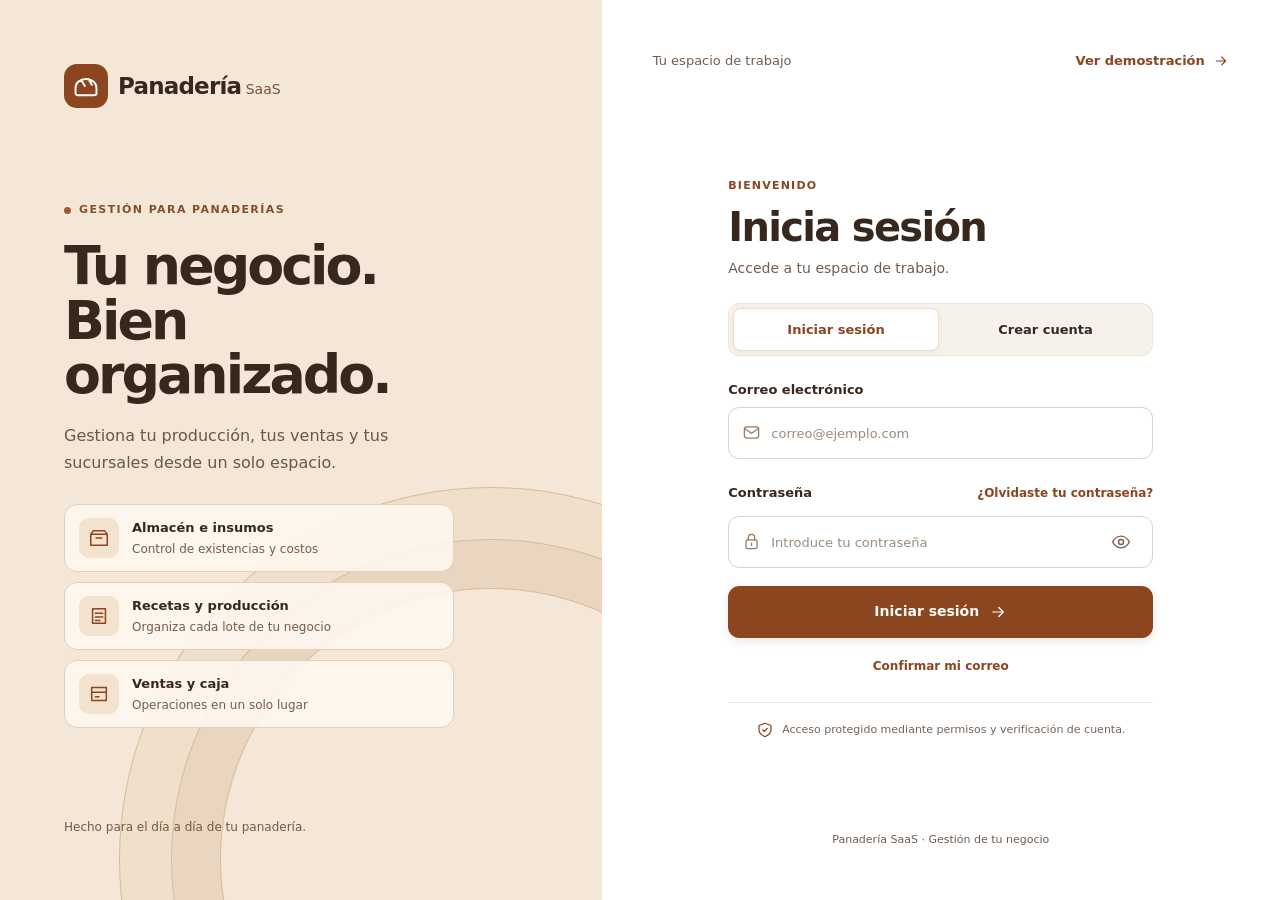
==== commit aedcf55e: "fix: simplificar login y asignar etiqueta de sesión automática" ====
--- a/access.html
+++ b/access.html
@@ -19,7 +19,6 @@
 <div class="tabs" aria-label="Tipo de acceso"><button type="button" id="login-tab" aria-pressed="true">Iniciar sesión</button><button type="button" id="signup-tab" aria-pressed="false">Crear cuenta</button></div>
 <form id="auth-form"><div class="auth-field"><label for="email">Correo electrónico</label><div class="auth-input"><svg aria-hidden="true" viewBox="0 0 24 24" fill="none" stroke="currentColor" stroke-width="1.65" stroke-linecap="round" stroke-linejoin="round"><rect x="3" y="5" width="18" height="14" rx="3"/><path d="m3 7 9 6 9-6"/></svg><input id="email" name="email" type="email" autocomplete="email" required maxlength="254" placeholder="correo@ejemplo.com" autocapitalize="none" spellcheck="false"></div></div>
 <div class="auth-field"><div class="field-title"><label for="password">Contraseña</label><button type="button" class="text-button" id="forgot-password">¿Olvidaste tu contraseña?</button></div><div class="auth-input"><svg aria-hidden="true" viewBox="0 0 24 24" fill="none" stroke="currentColor" stroke-width="1.65" stroke-linecap="round" stroke-linejoin="round"><rect x="5" y="10" width="14" height="11" rx="2"/><path d="M8 10V7a4 4 0 0 1 8 0v3m-4 4v3"/></svg><input id="password" name="password" type="password" autocomplete="current-password" required maxlength="128" placeholder="Introduce tu contraseña"><button type="button" class="password-toggle" id="password-toggle" aria-label="Mostrar contraseña" aria-controls="password" aria-pressed="false"><span class="eye-open"><svg aria-hidden="true" viewBox="0 0 24 24" fill="none" stroke="currentColor" stroke-width="1.65" stroke-linecap="round" stroke-linejoin="round"><path d="M2 12s3.5-7 10-7 10 7 10 7-3.5 7-10 7S2 12 2 12z"/><circle cx="12" cy="12" r="3"/></svg></span><span class="eye-closed"><svg aria-hidden="true" viewBox="0 0 24 24" fill="none" stroke="currentColor" stroke-width="1.65" stroke-linecap="round" stroke-linejoin="round"><path d="m3 3 18 18M10 5.2A11 11 0 0 1 22 12a13 13 0 0 1-3 3.8M6.2 6.2A16 16 0 0 0 2 12s3.5 7 10 7a10 10 0 0 0 4-1"/></svg></span></button></div><small id="password-hint" hidden>Mínimo 6 caracteres.</small></div>
-<details class="device-details" id="device-details"><summary>Opciones de sesión</summary><label for="device-label" id="device-label-caption">Nombre de este equipo (opcional)</label><input id="device-label" maxlength="80" placeholder="Ej. Caja principal"><small id="session-notice">Al ingresar, se cerrará el acceso operativo de la sesión anterior.</small></details>
 <small class="signup-note" id="signup-note" hidden>La prueba gratuita se concede una sola vez por correo verificado y cuenta.</small>
 <button class="primary auth-submit" id="auth-submit" type="submit"><span id="auth-submit-label">Iniciar sesión</span><span class="submit-arrow"><svg aria-hidden="true" viewBox="0 0 24 24" fill="none" stroke="currentColor" stroke-width="1.65" stroke-linecap="round" stroke-linejoin="round"><path d="M5 12h14m-6-6 6 6-6 6"/></svg></span><span class="auth-spinner" hidden id="auth-spinner" aria-hidden="true"></span></button></form>
 <section id="auth-flow" hidden aria-live="polite"></section><div class="auth-links"><button type="button" class="text-button" id="confirm-email">Confirmar mi correo</button></div>
--- a/assets/styles/portal.css
+++ b/assets/styles/portal.css
@@ -66,7 +66,7 @@
 #auth .tabs{background:#f6f1eb;border:1px solid #eee4d9;padding:4px;margin:0 0 24px;gap:4px;border-radius:11px}#auth .tabs button{min-height:42px;font-size:13px;border-radius:8px;font-weight:650}#auth .tabs button[aria-pressed=true]{box-shadow:0 1px 4px #38271d0c;color:#8b451f}
 #auth-form{gap:18px}.auth-field{display:grid;gap:7px}.field-title{display:flex;justify-content:space-between;align-items:center;gap:8px;flex-wrap:wrap}.auth-field label{font-size:13px;font-weight:700;color:#38271d}.auth-input{display:flex;align-items:center;min-width:0;border:1px solid #dfd2c4;border-radius:11px;padding:0 13px;background:#fff;transition:border-color .16s,box-shadow .16s;gap:10px}.auth-input:focus-within{border-color:#8b451f;box-shadow:0 0 0 3px #8b451f19}.auth-input>svg{width:19px;height:19px;color:#977b64;flex:none}.auth-input input{min-width:0;flex:1;border:0;outline:none;box-shadow:none;margin:0;padding:0;min-height:50px;background:transparent;font-size:15px;border-radius:0}.auth-input input:focus-visible{outline:none}.auth-input input::placeholder{color:#9b8b7d;font-size:13px}
 #auth .text-button{background:none;border:0;color:#8b451f;padding:3px 0;font-size:12px;font-weight:650;min-height:32px;border-radius:4px;text-align:left}#auth .text-button:hover{text-decoration:underline}.password-toggle{display:grid;place-items:center;border:0;background:transparent;padding:0;width:36px;min-width:36px;height:40px;min-height:40px;color:#795f4e}.password-toggle svg{width:20px;height:20px;display:block}.password-toggle .eye-closed{display:none}.password-toggle[aria-pressed=true] .eye-open{display:none}.password-toggle[aria-pressed=true] .eye-closed{display:block}
-.device-details{border:1px solid #ebe0d4;border-radius:10px;padding:3px 12px;background:#fcfaf7;color:#6f5d50}.device-details summary{cursor:pointer;min-height:38px;display:list-item;padding:9px 0;font-size:12px;font-weight:650}.device-details[open]{padding-bottom:12px}.device-details label{display:block;margin-top:6px}.device-details input{margin:6px 0;font-size:14px}.device-details small,.signup-note,#password-hint{font-size:12px;line-height:1.5}
+.signup-note,#password-hint{font-size:12px;line-height:1.5}
 #auth .auth-submit{display:flex;justify-content:center;align-items:center;gap:10px;min-height:52px;border-radius:11px;font-size:14px;background:#8b451f;box-shadow:0 3px 8px #8b451f24;transition:background .16s}#auth .auth-submit:hover:not(:disabled){background:#743719}.submit-arrow svg{display:block;width:18px;height:18px}.is-busy .submit-arrow{display:none}.auth-spinner{width:17px;height:17px;border:2px solid #ffffff66;border-top-color:#fff;border-radius:50%;animation:auth-spin .8s linear infinite}@keyframes auth-spin{to{transform:rotate(360deg)}}
 #auth .auth-links{justify-content:center;margin-top:12px}.auth-trust{display:flex;justify-content:center;align-items:center;gap:8px;border-top:1px solid #efe5db;margin-top:20px;padding-top:18px;color:#756458;font-size:11px;line-height:1.5}.auth-trust svg{width:18px;height:18px;flex:none;color:#8b451f}
 #auth:has(#auth-flow:not([hidden])) .auth-heading,#auth:has(#auth-flow:not([hidden])) .tabs,#auth:has(#auth-flow:not([hidden])) .auth-links{display:none}
